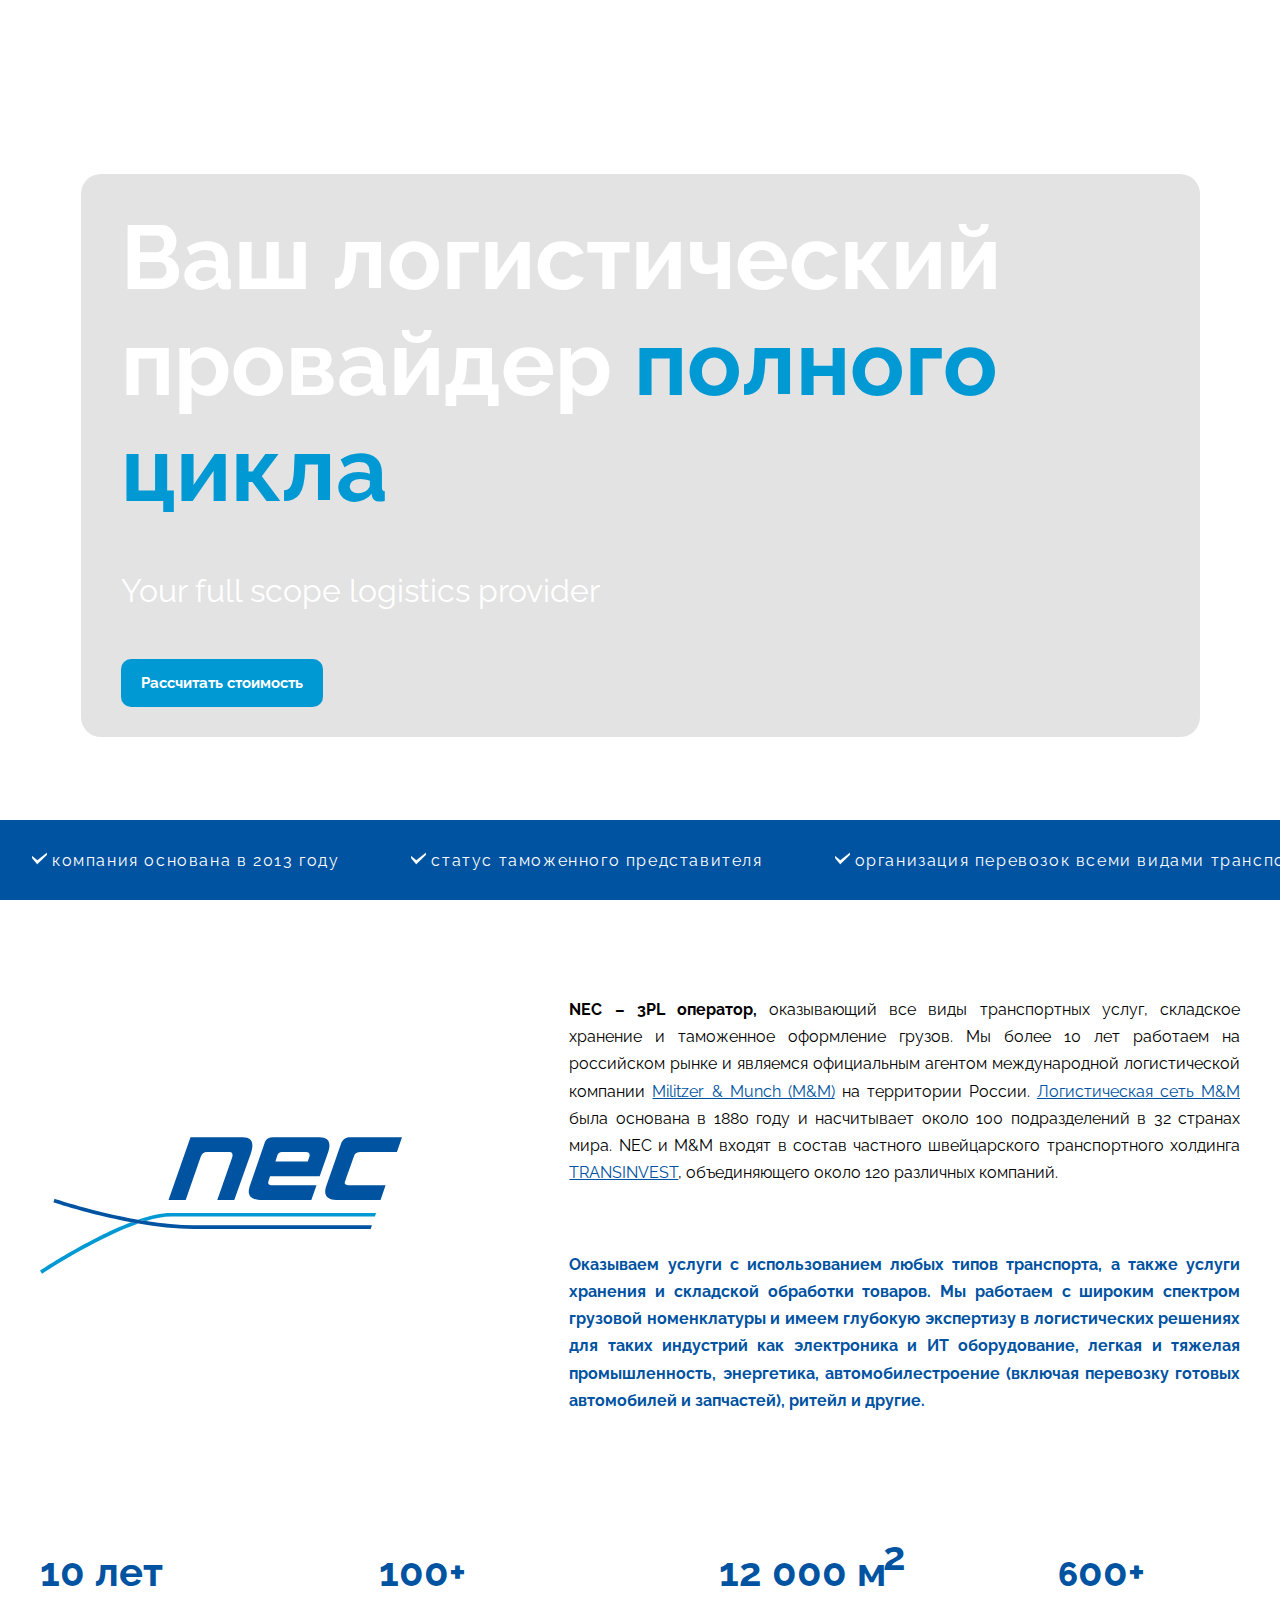
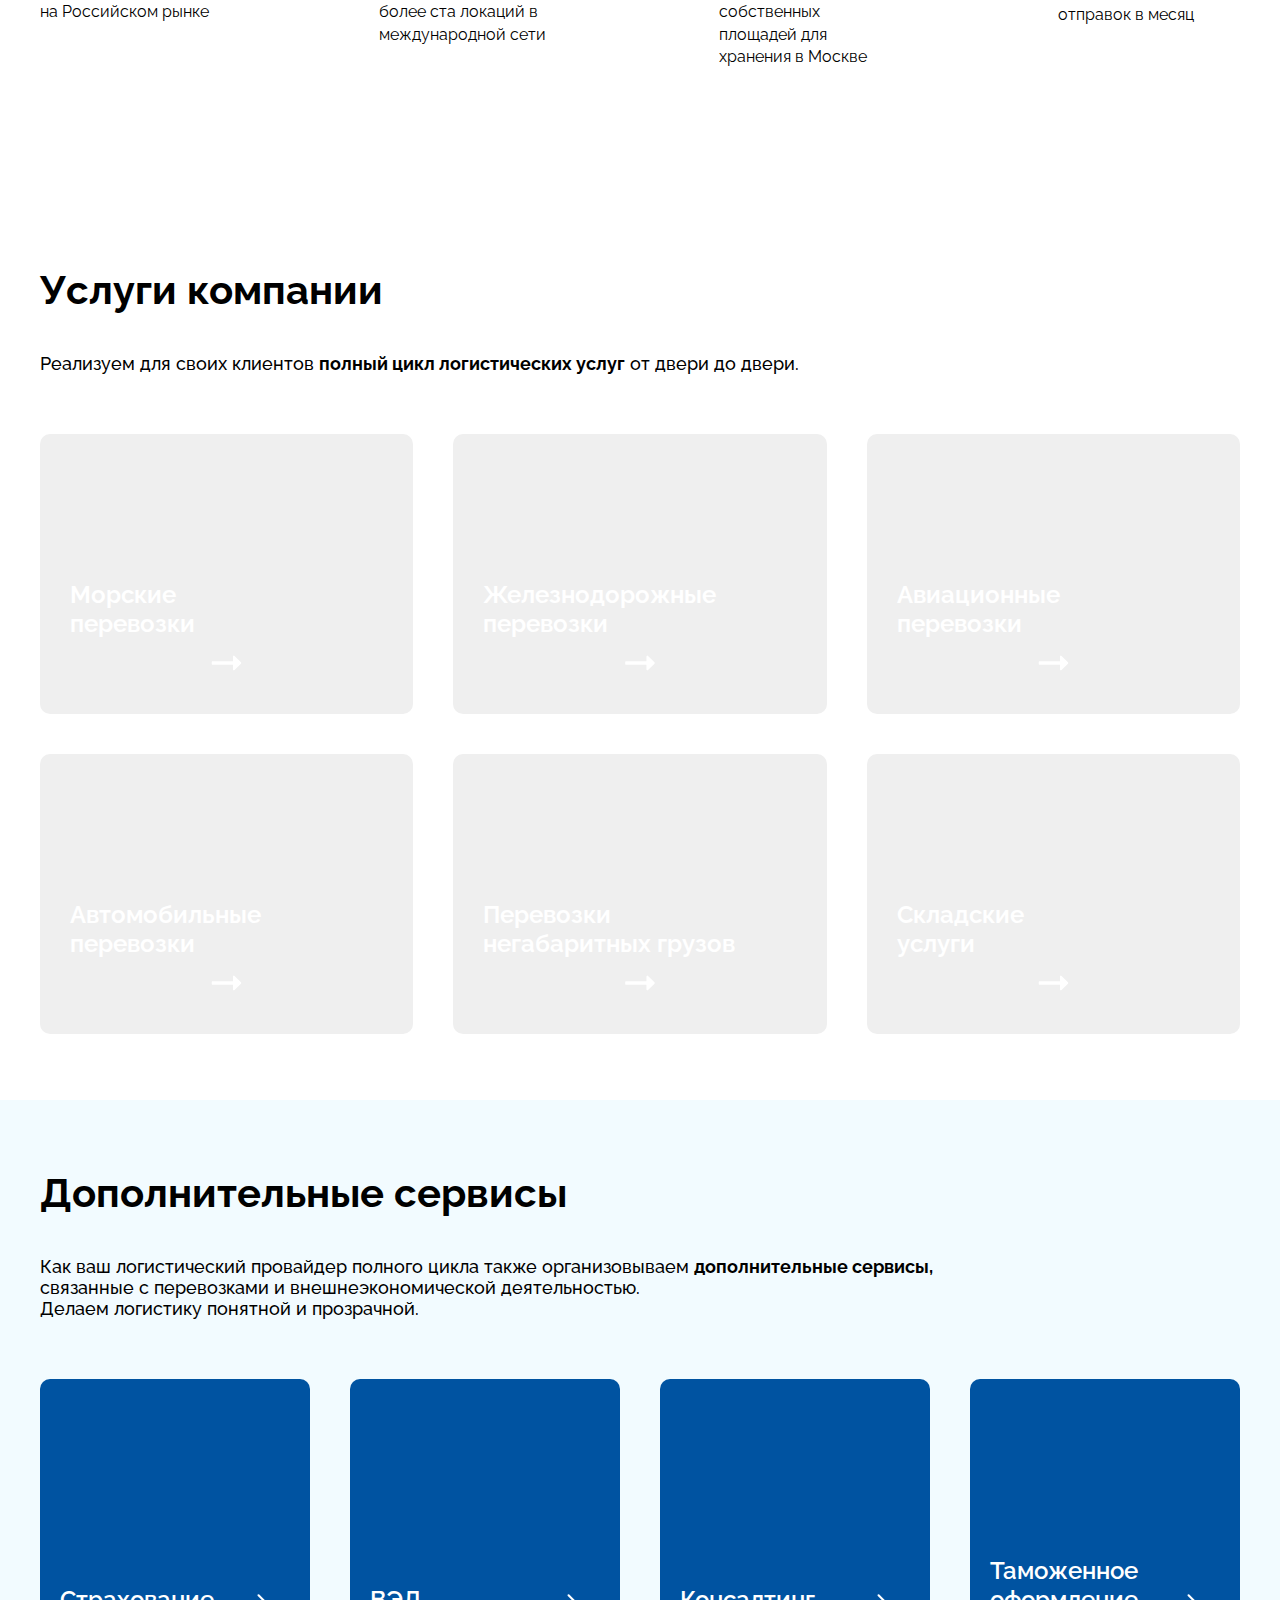
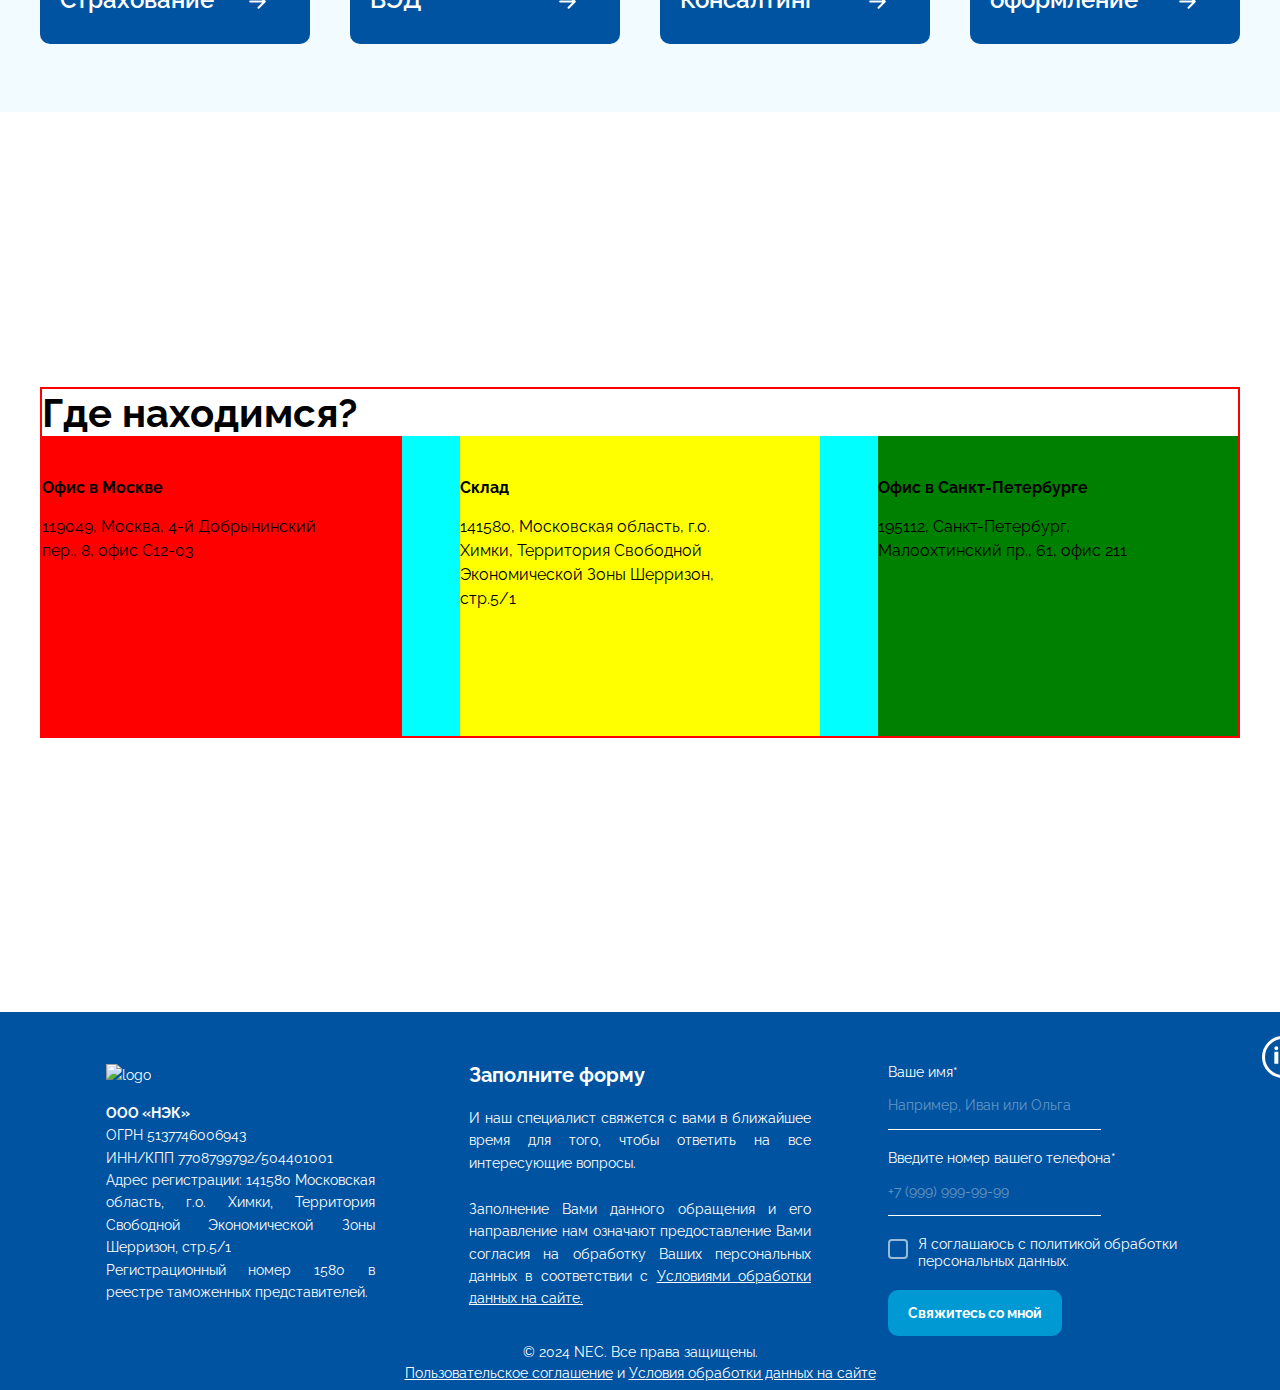
==== pages/index.html @ 8c240eef "add career" ====
<!DOCTYPE html>
<html lang="ru">
  <head>
    <meta charset="UTF-8" />
    <meta name="viewport" content="width=device-width, initial-scale=1.0" />
    <title>NEC</title>
    <link rel="shortcut icon" href="../img/nec-logo.svg" />
    <link rel="stylesheet" href="../styles.css" />
    <link rel="preconnect" href="https://fonts.googleapis.com" />
    <link rel="preconnect" href="https://fonts.gstatic.com" crossorigin />
    <link
      href="https://fonts.googleapis.com/css2?family=Raleway:ital,wght@0,100..900;1,100..900&display=swap"
      rel="stylesheet"
    />
  </head>
  <body>
    <div class="wrapper">
      <div class="wrapperBackgroundImage"></div>
      <header class="header">
        <div class="header__left"></div>
        <nav class="header__center center">
          <a class="center__about" href="index.html#about">О компании</a>
          <a class="center__services" href="index.html#services">Услуги</a>
          <div class="center__rate rate">
            Тарифы
            <div class="center__triangle-down">
              <svg class="triangle-down-svg" fill="white" viewBox="0 0 24 24">
                <style>
                  .st0 {
                    fill: none;
                  }
                </style>
                <path d="m6.5 8.5 6 7 6-7h-12z" />
                <path d="M0 0h24v24H0z" class="st0" />
                <path d="M0 0h24v24H0z" class="st0" />
              </svg>
              <nav class="rate__modal">
                <a href="#">Хранение и обработка складских грузов</a>
                <a href="#">Оказание услуг таможенного представителя</a>
                <a class="rate__transport-services">Транспортные услуги</a>
              </nav>
            </div>
          </div>
          <a class="center__career" href="career.html">Карьера</a>
          <a class="center__contact" href="index.html#contact">Контакты</a>
        </nav>
        <div class="header__right right">
          <button class="right__phone">+7 (495) 532-52-12</button>
        </div>
      </header>
      <main class="content">
        <div class="content__info info">
          <div class="info__overlay">
            <h1>Ваш логистический провайдер <span>полного цикла</span></h1>
            <h2>Your full scope logistics provider</h2>
            <button class="content__btn">Рассчитать стоимость</button>
          </div>
          <div class="content__marquee marquee">
            <div class="marquee__text">
              <p>
                <img
                  class="checkbox-svg"
                  src="../img/checkbox.svg"
                  alt="checkbox"
                />компания основана в 2013 году
              </p>
              <p>
                <img
                  class="checkbox-svg"
                  src="../img/checkbox.svg"
                  alt="checkbox"
                />статус таможенного представителя
              </p>
              <p>
                <img
                  class="checkbox-svg"
                  src="../img/checkbox.svg"
                  alt="checkbox"
                />организация перевозок всеми видами транспорта
              </p>
              <p>
                <img
                  class="checkbox-svg"
                  src="../img/checkbox.svg"
                  alt="checkbox"
                />складское хранение
              </p>
              <p>
                <img
                  class="checkbox-svg"
                  src="../img/checkbox.svg"
                  alt="checkbox"
                />компания основана в 2013 году
              </p>
              <p>
                <img
                  class="checkbox-svg"
                  src="../img/checkbox.svg"
                  alt="checkbox"
                />статус таможенного представителя
              </p>
              <p>
                <img
                  class="checkbox-svg"
                  src="../img/checkbox.svg"
                  alt="checkbox"
                />организация перевозок всеми видами транспорта
              </p>
              <p>
                <img
                  class="checkbox-svg"
                  src="../img/checkbox.svg"
                  alt="checkbox"
                />складское хранение
              </p>
              <p>
                <img
                  class="checkbox-svg"
                  src="../img/checkbox.svg"
                  alt="checkbox"
                />компания основана в 2013 году
              </p>
            </div>
          </div>
        </div>
        <div class="content__about about" id="about">
          <div class="about__upper upper">
            <div class="upper__left"></div>
            <div class="upper__right">
              <p>
                <span>NEC – 3PL оператор,</span> оказывающий все виды
                транспортных услуг, складское хранение и таможенное оформление
                грузов. Мы более 10 лет работаем на российском рынке и являемся
                официальным агентом международной логистической компании
                <a href="https://www.mumnet.com/" target="_blank"
                  >Militzer & Munch (M&M)</a
                >
                на территории России.
                <a
                  href="https://www.mumnet.com/ru/%D0%BC%D0%B5%D1%81%D1%82%D0%B0"
                  target="_blank"
                >
                  Логистическая сеть M&M</a
                >
                была основана в 1880 году и насчитывает около 100 подразделений
                в 32 странах мира. NEC и M&M входят в состав частного
                швейцарского транспортного холдинга
                <a href="https://www.transinvest.ch/home/" target="_blank"
                  >TRANSINVEST</a
                >, объединяющего около 120 различных компаний.
              </p>
              <p style="color: #0053a1; font-weight: 700">
                Оказываем услуги с использованием любых типов транспорта, а
                также услуги хранения и складской обработки товаров. Мы работаем
                с широким спектром грузовой номенклатуры и имеем глубокую
                экспертизу в логистических решениях для таких индустрий как
                электроника и ИТ оборудование, легкая и тяжелая промышленность,
                энергетика, автомобилестроение (включая перевозку готовых
                автомобилей и запчастей), ритейл и другие.
              </p>
            </div>
          </div>
          <div class="about__down down">
            <div class="down__market">
              <p class="title">10 лет</p>
              <p class="text">на Российском рынке</p>
            </div>
            <div class="down__location">
              <p class="title">100+</p>
              <p class="text">более ста локаций в международной сети</p>
            </div>
            <div class="down__area">
              <p class="title">12 000 м<sup>2</sup></p>
              <p class="text">собственных площадей для хранения в Москве</p>
            </div>
            <div class="down__sending">
              <p class="title"><span>6</span>00+</p>
              <p class="text">отправок в месяц</p>
            </div>
          </div>
        </div>
        <div class="content__services services" id="services">
          <div class="services__info info-services">
            <h2>Услуги компании</h2>
            <h3>
              Реализуем для своих клиентов
              <span>полный цикл логистических услуг</span> от двери до двери.
            </h3>
            <div class="services__set">
              <button class="services__sea-freight set-btn">
                <p>Морские перевозки</p>
                <img
                  class="arrow-right-svg"
                  src="../img/arrow-right.svg"
                  alt=""
                />
              </button>
              <button class="services__railway-freight set-btn">
                <p>Железнодорожные перевозки</p>
                <img
                  class="arrow-right-svg"
                  src="../img/arrow-right.svg"
                  alt="arrow-right"
                />
              </button>
              <button class="services__air-freight set-btn">
                <p>Авиационные перевозки</p>
                <img
                  class="arrow-right-svg"
                  src="../img/arrow-right.svg"
                  alt="arrow-right"
                />
              </button>
              <button class="services__road-freight set-btn">
                <p>Автомобильные перевозки</p>
                <img
                  class="arrow-right-svg"
                  src="../img/arrow-right.svg"
                  alt="arrow-right"
                />
              </button>
              <button
                class="services__oversized-cargoes-transportation set-btn"
              >
                <p>Перевозки <span>негабаритных грузов</span></p>
                <img
                  class="arrow-right-svg"
                  src="../img/arrow-right.svg"
                  alt="arrow-right"
                />
              </button>
              <button class="services__warehousing-services set-btn">
                <p>Складские услуги</p>
                <img
                  class="arrow-right-svg"
                  src="../img/arrow-right.svg"
                  alt="arrow-right"
                />
              </button>
            </div>
          </div>
        </div>
        <div
          class="content__additional-services additional-services"
          id="additional-services"
        >
          <div class="additional-services__info info-additional">
            <h2>Дополнительные сервисы</h2>
            <h3>
              Как ваш логистический провайдер полного цикла также организовываем
              <span class="info-additional__emphasis">
                дополнительные сервисы,
              </span>
              связанные с перевозками и внешнеэкономической деятельностью.
              <span class="info-additional__paragraph">
                Делаем логистику понятной и прозрачной.
              </span>
            </h3>
            <div class="info-additional__cards cards">
              <button class="cards__insurance cards-btn">
                <p>Страхование</p>
                <img
                  class="arrow-right-additional-svg"
                  src="../img/arrow-right-additional.svg"
                  alt="arrow-right-additional"
                />
              </button>
              <button class="cards__foreignEconomicActivity cards-btn">
                <p>ВЭД</p>
                <img
                  class="arrow-right-additional-svg"
                  src="../img/arrow-right-additional.svg"
                  alt="arrow-right-additional"
                />
              </button>
              <button class="cards__consulting cards-btn">
                <p>Консалтинг</p>
                <img
                  class="arrow-right-additional-svg"
                  src="../img/arrow-right-additional.svg"
                  alt="arrow-right-additional"
                />
              </button>
              <button class="cards__customsClearance cards-btn">
                <p>Таможенное оформление</p>
                <img
                  class="arrow-right-additional-svg"
                  src="../img/arrow-right-additional.svg"
                  alt="arrow-right-additional"
                />
              </button>
            </div>
          </div>
        </div>
        <div class="content__contact contact" id="contact">
          <div class="contact__info info-contact">
            <h2>Где находимся?</h2>
            <div class="info-contact__addresses addresses">
              <div class="addresses__msk address-card">
                <h3>
                  <span>Офис в Москве</span>
                  119049, Москва, 4-й Добрынинский пер., 8, офис С12-03
                </h3>
              </div>
              <div class="addresses__warehouse address-card">
                <h3>
                  <span>Склад</span>
                  141580, Московская область, г.о. Химки, Территория Свободной
                  Экономической Зоны Шерризон, стр.5/1
                </h3>
              </div>
              <div class="addresses__spb address-card">
                <h3>
                  <span>Офис в Санкт-Петербурге</span>
                  195112, Санкт-Петербург, Малоохтинский пр., 61, офис 211
                </h3>
              </div>
            </div>
          </div>
        </div>
      </main>
      <footer class="footer">
        <div class="footer__upper upper-footer">
          <div class="upper-footer__left">
            <p>
              <img
                class="logo-footer-svg"
                src="https://static.tildacdn.com/tild6330-6666-4530-a461-373734626135/logo-wh.svg"
                alt="logo"
              />
              <span class="upper-footer__title-left">ООО «НЭК»</span>
              <span>ОГРН 5137746006943</span>
              <span>ИНН/КПП 7708799792/504401001</span>
              <span>
                Адрес регистрации: 141580 Московская область, г.о. Химки,
                Территория Свободной Экономической Зоны Шерризон, стр.5/1
              </span>
              <span>
                Регистрационный номер 1580 в реестре таможенных представителей.
              </span>
            </p>
          </div>
          <div class="upper-footer__center">
            <p>
              <span class="upper-footer__title-center">Заполните форму</span>
              <span
                >И наш специалист свяжется с вами в ближайшее время для того,
                чтобы ответить на все интересующие вопросы.
              </span>
              <span class="upper-footer__paragraph"
                >Заполнение Вами данного обращения и его направление нам
                означают предоставление Вами согласия на обработку Ваших
                персональных данных в соответствии с
                <a href="#">Условиями обработки данных на сайте.</a>
              </span>
            </p>
          </div>
          <div class="upper-footer__right">
            <form class="upper-footer__input input-form">
              <div class="input-form__name">
                <label class="input-label" for="input-name">Ваше имя*</label>
                <input
                  class="input-name"
                  type="text"
                  id="input-name"
                  placeholder="Например, Иван или Ольга"
                />
              </div>
              <div class="input-form__phone">
                <label for="input-phone">Введите номер вашего телефона*</label>
                <input
                  class="input-phone"
                  type="tel"
                  id="input-phone"
                  placeholder="+7 (999) 999-99-99"
                />
              </div>
              <div class="input-form__checkbox">
                <input class="checkbox" type="checkbox" id="confirm" />
                <label class="checkbox-text" for="confirm">
                  Я соглашаюсь с политикой обработки персональных данных.
                </label>
              </div>
              <button class="input-form__btn" type="button">
                Свяжитесь со мной
              </button>
            </form>
            <div class="upper-footer__linkedin linkedin">
              <div class="linkedin-circle">
                <a
                  href="https://www.linkedin.com/company/nec-llc/"
                  target="_blank"
                >
                  <img
                    class="linkedin-svg"
                    src="../img/linkedin.svg"
                    alt="linkedin"
                    srcset=""
                  />
                </a>
              </div>
            </div>
          </div>
        </div>
        <div class="footer__bottom">
          <h4>© 2024 NEC. Все права защищены.</h4>
          <h4>
            <a href="#">Пользовательское соглашение</a> и
            <a href="#">Условия обработки данных на сайте</a>
          </h4>
        </div>
      </footer>
    </div>
    <script type="module" src="../index.js"></script>
    <!-- Для "нормального" ввода номера в input -->
    <script src="https://unpkg.com/imask"></script>
    <!--  -->
  </body>
</html>
---- styles.css ----
* {
  margin: 0;
  border: 0;
  padding: 0;
  box-sizing: border-box;
  font-family: "Raleway", "Arial", sans-serif;
  scroll-behavior: smooth;
}

button {
  cursor: pointer;
}

input,
textarea {
  outline: none;
}

.wrapper {
  position: relative;
  width: 100%;
  height: 100%;
  display: flex;
  flex-direction: column;
  align-items: center;
}

.wrapperBackgroundImage {
  position: absolute;
  top: 0;
  left: 0;
  width: 100%;
  height: 100vh;
  background: url(https://optim.tildacdn.com/tild6464-6234-4565-a164-373837366163/-/format/webp/bg.png)
    center center/100% no-repeat;
  filter: brightness(70%);
  z-index: -1;
}

/*  */
/* HEADER */
/*  */

.header {
  width: 100%;
  /*  */
  width: 1119px;
  width: 80em;
  /* width: 1200px; */
  /*  */
  height: 10vh;
  padding-top: 30px;
  display: flex;
  flex-direction: row;
  justify-content: center;
  align-items: center;
  font-size: 14px;
  /* background-color: rgba(0, 0, 0, 0.9); */
  /* background-color: transparent; */
}

.header__left {
  width: 25%;
  height: 100%;
  background: url(./img/logo-header.svg) center left/250px 70px no-repeat;
  cursor: pointer;
}

.header__center {
  width: 50%;
  /*  */
  width: 62%;
  /*  */
  height: 100%;
  display: flex;
  flex-direction: row;
  justify-content: space-evenly;
  /*  */
  justify-content: space-around;
  /*  */
  align-items: center;
}

/* .center__about {
} */

/* .center__services {
} */

.center__rate {
  position: relative;
  display: flex;
  flex-direction: row;
  align-items: center;
  cursor: pointer;
}

.rate__modal {
  position: absolute;
  top: 50%;
  left: 50%;
  width: max-content;
  display: flex;
  flex-direction: column;
  padding: 18px 20px;
  border-radius: 10px;
  background-color: white;
  box-shadow: 0px 0px 10px 2px rgba(128, 128, 128, 0.5);
  transform: translate(-50%, 15%);
  z-index: 1;
  opacity: 0;
  visibility: hidden;
  transition: opacity 1s, visibility 1s;
  /* display: none; */
}

.rate__modal::before {
  content: "";
  position: absolute;
  top: 4px;
  left: 50%;
  width: 0;
  height: 0;
  border-style: solid;
  border-width: 0px 10px 12px 10px;
  border-color: transparent transparent rgba(255, 255, 255) transparent;
  z-index: 1;
  transform: translate(-50%, -100%);
  opacity: 0;
  visibility: hidden;
  transition: opacity 1s, visibility 1s;
  /* display: none; */
}

.rate__modal a {
  width: 210px;
  font-size: 14px;
  font-weight: 600;
  color: black;
  text-decoration: none;
}

.rate__modal a:not(:last-child) {
  margin-bottom: 1.5em;
}

.rate__modal a:hover {
  color: #0098d4;
}

.center__rate:hover .rate__modal,
.center__rate:hover .rate__modal::before {
  opacity: 1;
  visibility: visible;
  transition: opacity 0.2s, visibility 0.2s;
  /* display: flex; */
}

.center__triangle-down {
  width: 14px;
  height: 18px;
  display: flex;
  flex-direction: row;
  justify-content: center;
  align-items: flex-end;
}

.triangle-down-svg {
  transition-property: fill, transform;
  transition-duration: 0.5s, 0.3s;
}

/* .center__career {
} */

/* .center__contact {
} */

.center__about,
.center__services,
.center__rate,
.center__career,
.center__contact,
.right__phone {
  position: relative;
  transition: color 0.5s;
  color: #ffff;
  text-decoration: none;
}

.center__about::after,
.center__services::after,
.center__career::after,
.center__contact::after {
  content: "";
  position: absolute;
  left: 0;
  bottom: -6px;
  width: 100%;
  height: 3px;
  background-color: #0098d4;
  transform: scale(0);
  transition: transform 0.5s;
}

.center__about:hover::after,
.center__services:hover::after,
.center__career:hover::after,
.center__contact:hover::after {
  transform: scale(1);
}

.center__about:hover,
.center__services:hover,
.center__rate:hover,
.center__career:hover,
.center__contact:hover,
.right__phone:hover {
  color: #0098d4;
}

.center__rate:hover .triangle-down-svg {
  fill: #0098d4;
  transition-property: fill, transform;
  transition-duration: 0.5s, 0.3s;
  transform: rotate(180deg);
}

.header__right {
  /* width: 25%; */
  /*  */
  display: flex;
  flex-direction: row;
  justify-content: flex-end;
  align-items: center;
  /*  */
}

.right__phone {
  font-size: 16px;
  background-color: transparent;
}

/*  */
/* MAIN */
/*  */

/* .content {
  position: relative;
  width: 100%;
  height: 90vh;
  display: flex;
  flex-direction: column;
  justify-content: space-between;
  align-items: center;
} */

.content {
  width: 100%;
}

.content__info {
  position: relative;
  width: 100%;
  height: 90vh;
  display: flex;
  flex-direction: column;
  justify-content: space-between;
  align-items: center;
  color: #ffff;
}

/* .content__info::before {
  content: "";
  position: absolute;
  width: 100%;
  height: 100%;
  background: url(./img/content-main.jpeg) bottom center/100% no-repeat;
  filter: blur(6px) grayscale(80%);
  z-index: -1;
} */

.info__overlay {
  margin: auto 0;
  background-color: rgba(161, 161, 161, 0.5);
  /*  */
  background-color: rgba(161, 161, 161, 0.3);

  /*  */
  padding: 30px 40px;
  border-radius: 20px;
}

h1 {
  width: 1039px;
  font-size: 90px;
  font-weight: 700;
}

h2 {
  margin-top: 50px;
  padding-right: 553px;
  font-size: 32px;
  font-weight: 400;
}

h1 span {
  color: #0099d4;
}

.content__btn {
  margin-top: 50px;
  margin-right: 827px;
  padding: 15px 20px;
  border-radius: 10px;
  font-size: 15px;
  font-weight: 700;
  color: #ffff;
  background-color: #0099d4;
  transition: color 0.5s, background-color 0.5s;
}

.content__btn:hover {
  color: #0099d4;
  background-color: white;
  transition: color 0.5s, background-color 0.5s;
}

.content__marquee {
  width: 100%;
  height: 80px;
  display: flex;
  flex-direction: row;
  justify-content: flex-start;
  align-items: center;
  background-color: #0053a1;
  overflow: hidden;
}

.marquee__text {
  display: flex;
  margin-left: 2em;
  flex: 0 0 auto;
  letter-spacing: 0.1em;
  animation: marquee 14s linear forwards infinite;
}

.marquee__text p:not(:last-child) {
  margin-right: 4.5em;
}

.checkbox-svg {
  width: 15px;
  height: 15px;
  margin-right: 5px;
}

/*  */
/* CONTENT__ABOUT */
/*  */

.content__about {
  width: 100%;
  /*  */
  width: 1119px;
  width: 1200px;
  /*  */
  height: 100vh;
  display: flex;
  flex-direction: column;
  /*  */
  margin: 0 auto;
  /*  */
  line-height: 1.7em;
  padding-top: 6em;
}

.about__upper {
  width: 100%;
  height: 42%;
  /*  */
  height: 52%;
  /*  */
  display: flex;
}

.upper__left {
  width: 50%;
  background: url(./img/logo-about.svg) center center/362px 137px no-repeat;
  /*  */
  background: url(./img/logo-about.svg) center left/362px 137px no-repeat;
  /*  */
}
.upper__right {
  width: 50%;
  width: 760px;
  display: flex;
  flex-direction: column;
  justify-content: space-between;
}

.upper__right p {
  text-align: justify;
  font-size: 16px;
  color: black;
}

.upper__right span {
  font-weight: 700;
  color: inherit;
}

.upper__right a {
  color: #0053a1;
  /* text-decoration: none; */
}

.upper__right a:hover {
  color: #00b7ff;
}

.about__down {
  width: 100%;
  height: 58%;
  /*  */
  height: 48%;
  /*  */
  display: flex;
  flex-direction: row;
  justify-content: space-between;
  padding-top: 4em;
  /*  */
  padding-top: 9em;
  /*  */
}

.down__market,
.down__location,
.down__area,
.down__sending {
  position: relative;
  height: 100px;
}

.title,
.title > sup,
.title > span {
  font-size: 40px;
  font-weight: 700;
  color: #0053a1;
}

.title > sup {
  position: absolute;
  top: 0;
  right: 50%;
  right: 0;
  transform: translate(25%, -60%);
}

.title > span {
  font-size: 33px;
  font-weight: 800;
}

.text {
  width: 182px;
  padding-top: 1em;
  font-size: 16px;
  font-weight: 400;
  line-height: 1.4em;
  color: black;
}

/*  */
/* CONTENT__SERVICES */
/*  */

.content__services {
  width: 100%;
  height: 100vh;
  display: flex;
  justify-content: center;
  align-items: center;
}

.info-services {
  width: 1200px;
  display: flex;
  flex-direction: column;
}

.info-services > h2 {
  margin-top: 0;
  font-size: 40px;
  font-weight: 700;
}

.info-services > h3 {
  padding-top: 40px;
  font-size: 18px;
  font-weight: 500;
  animation: from-left 0.7s forwards;
}

.info-services > h3 > span {
  font-weight: 700;
}

.services__set {
  width: 100%;
  display: flex;
  flex-direction: row;
  flex-wrap: wrap;
  align-items: center;
  padding-top: 60px;
}

.set-btn {
  position: relative;
  width: 360px;
  /* width: 33.33%; */
  height: 280px;
  display: flex;
  flex-direction: column;
  justify-content: center;
  flex: 1 0 auto;
  padding: 0 30px;
  border-radius: 10px;
  font-size: 24px;
  font-weight: 650;
  color: #ffff;
  transition: transform 0.2s;
  z-index: 0;
}

.set-btn::before {
  border-radius: 10px;
}

.set-btn:hover {
  transform: scale(1.05);
}

.set-btn > p {
  width: 240px;
  padding-top: 110px;
  text-align: left;
}

.services__sea-freight > p {
  width: 200px;
}

.services__warehousing-services > p {
  width: 130px;
}

.services__oversized-cargoes-transportation > p > span {
  display: block;
  width: 255px;
}

.services__sea-freight::before {
  content: "";
  position: absolute;
  top: 0;
  left: 0;
  width: 100%;
  height: 100%;
  background: url(https://optim.tildacdn.com/tild3962-3135-4561-a635-656566323666/-/cover/432x336/center/center/-/format/webp/image.png)
    center center/100% no-repeat;
  filter: brightness(40%) contrast(80%);
  z-index: -1;
}

.services__railway-freight::before {
  content: "";
  position: absolute;
  top: 0;
  left: 0;
  width: 100%;
  height: 100%;
  background: url(https://optim.tildacdn.com/tild6530-3938-4464-b666-646639633562/-/cover/432x336/center/center/-/format/webp/noroot.jpg)
    center center/100% no-repeat;
  filter: brightness(40%) contrast(80%);
  z-index: -1;
}

.services__air-freight::before {
  content: "";
  position: absolute;
  top: 0;
  left: 0;
  width: 100%;
  height: 100%;
  background: url(https://optim.tildacdn.com/tild3861-3564-4766-a566-633937653135/-/cover/432x336/center/center/-/format/webp/noroot.jpg)
    center center/100% no-repeat;
  filter: brightness(40%) contrast(80%);
  z-index: -1;
}

.services__road-freight::before {
  content: "";
  position: absolute;
  top: 0;
  left: 0;
  width: 100%;
  height: 100%;
  background: url(https://optim.tildacdn.com/tild3264-3964-4535-a139-363664616536/-/cover/432x336/center/center/-/format/webp/image.png)
    center center/100% no-repeat;
  filter: brightness(40%) contrast(80%);
  z-index: -1;
}

.services__oversized-cargoes-transportation::before {
  content: "";
  position: absolute;
  top: 0;
  left: 0;
  width: 100%;
  height: 100%;
  background: url(https://optim.tildacdn.com/tild6236-6363-4535-b036-633136323230/-/cover/432x336/center/center/-/format/webp/noroot.jpg)
    center top/110% no-repeat;
  filter: brightness(40%) contrast(80%);
  z-index: -1;
}

.services__warehousing-services::before {
  content: "";
  position: absolute;
  top: 0;
  left: 0;
  width: 100%;
  height: 100%;
  background: url(https://optim.tildacdn.com/tild3735-3735-4165-b033-356133346433/-/cover/432x336/center/center/-/format/webp/image.png)
    center center/100% no-repeat;
  filter: brightness(40%) contrast(80%);
  z-index: -1;
}

.services__sea-freight,
.services__railway-freight,
.services__air-freight {
  margin-bottom: 40px;
}

.services__railway-freight,
.services__oversized-cargoes-transportation {
  margin-left: 40px;
  margin-right: 40px;
}

.arrow-right-svg {
  width: auto;
  height: 40px;
  padding-top: 10px;
}

/*  */
/* CONTENT__ADDITIONAL-SERVICES */
/*  */

.content__additional-services {
  width: 100%;
  /* height: 76vh; */
  height: 68vh;
  display: flex;
  justify-content: center;
  align-items: center;
  background-color: rgb(242, 251, 255);
}

.additional-services__info {
  width: 1200px;
  display: flex;
  flex-direction: column;
}

.additional-services__info > h2 {
  margin-top: 0;
  font-size: 40px;
  font-weight: 700;
}

.additional-services__info > h3 {
  width: 900px;
  padding-top: 40px;
  font-size: 18px;
  font-weight: 500;
  animation: from-left 0.7s forwards;
}

.info-additional__emphasis {
  font-weight: 700;
}

.info-additional__paragraph {
  display: block;
}

.info-additional__cards {
  width: 100%;
  display: flex;
  flex-direction: row;
  align-items: center;
  padding-top: 60px;
}

.cards-btn {
  width: 265px;
  height: 265px;
  position: relative;
  display: flex;
  flex-direction: row;
  justify-content: flex-start;
  align-items: flex-end;
  flex: 1 0 auto;
  padding: 0 30px 30px 20px;
  border-radius: 10px;
  font-size: 24px;
  font-weight: 600;
  transition: transform 0.2s;
  color: #ffff;
  background-color: #0053a1;
  z-index: 0;
}

.cards-btn:hover {
  transform: scale(1.05);
}

.cards-btn > p {
  width: 185px;
  text-align: left;
}

.cards__foreignEconomicActivity {
  margin-left: 40px;
  margin-right: 40px;
}

.cards__consulting {
  margin-right: 40px;
}

.cards__insurance::after {
  content: "";
  position: absolute;
  top: 0;
  right: 0;
  width: 100%;
  height: 100%;
  background: url(https://static.tildacdn.com/tild6163-6237-4738-a463-653332323665/shield.svg)
    85% 15%/90px 90px no-repeat;
  z-index: 1;
}

.cards__foreignEconomicActivity::after {
  content: "";
  position: absolute;
  top: 0;
  right: 0;
  width: 100%;
  height: 100%;
  background: url(https://static.tildacdn.com/tild6430-3161-4235-a262-613166636638/computer.svg)
    85% 15%/90px 90px no-repeat;
  z-index: 1;
}

.cards__consulting::after {
  content: "";
  position: absolute;
  top: 0;
  right: 0;
  width: 100%;
  height: 100%;
  background: url(https://static.tildacdn.com/tild6165-3034-4537-b161-393065366666/talk.svg)
    85% 20%/90px 90px no-repeat;
  z-index: 1;
}

.cards__customsClearance::after {
  content: "";
  position: absolute;
  top: 0;
  right: 0;
  width: 100%;
  height: 100%;
  background: url(https://optim.tildacdn.com/tild3366-6432-4466-b637-383731346166/-/resize/134x/-/format/webp/custom-clearance.png)
    85% 15%/90px 90px no-repeat;
  z-index: 1;
}

.arrow-right-additional-svg {
  width: 25px;
  height: auto;
}

/*  */
/* CONTENT__CONTACT */
/*  */

.content__contact {
  width: 100%;
  height: 100vh;
  display: flex;
  justify-content: center;
  align-items: center;
}

.contact__info {
  width: 1200px;
  /* height: 100%; */
  display: flex;
  flex-direction: column;

  border: 2px solid red;
}

.contact__info > h2 {
  margin-top: 0;
  font-size: 40px;
  font-weight: 700;
}

.info-contact__addresses {
  width: 100%;
  height: 300px;
  display: flex;
  flex-direction: row;
  justify-content: space-between;
  align-items: flex-start;

  background-color: aqua;
}

.address-card {
  width: 360px;
  height: 100%;
  display: flex;
  flex-direction: column;
  flex-wrap: nowrap;
  justify-content: space-between;
  align-items: flex-start;
  /* text-align: justify; */
}

.address-card > h3 > span {
  display: block;
  margin-bottom: 15px;
  font-weight: 700;
}

.address-card > h3 {
  width: 300px;
  padding-top: 40px;
  font-size: 16px;
  font-weight: 400;
  line-height: 1.5em;
}

.test-map {
  height: 500px;
}

.addresses__msk {
  display: flex;
  flex-direction: column;

  background-color: red;
}

.addresses__warehouse {
  display: flex;
  flex-direction: column;

  background-color: yellow;
}

.addresses__spb {
  display: flex;
  flex-direction: column;

  background-color: green;
}

/*  */
/* FOOTER */
/*  */

.footer {
  width: 100%;
  height: 42vh;
  display: flex;
  flex-direction: column;
  justify-content: center;
  align-items: center;
  color: #ffff;
  background-color: #0053a1;
}

.footer__upper {
  /* width: 100%; */
  width: 1200px;
  height: 90%;
  display: flex;
  flex-direction: row;
  justify-content: space-between;
  align-items: center;
  margin-top: 3.5em;

  /* background-color: black; */
}

.footer__upper p {
  width: 269px;
  font-size: 14px;
  font-weight: 400;
  line-height: 1.5em;

  text-align: justify;
}

.footer__upper p > span {
  display: block;
}

.upper-footer__left {
  width: 33.33%;
  height: 100%;
  display: flex;
  flex-direction: column;
  justify-content: flex-end;
  align-items: center;
  flex: 1 0 auto;

  /* background-color: red; */
}

.upper-footer__left > p,
.upper-footer__center > p {
  height: 100%;
  line-height: 1.6em;
}

.upper-footer__title-left {
  font-size: 14px;
  font-weight: 700;
}

.logo-footer-svg {
  width: 140px;
  height: 53px;
  margin-bottom: 15px;
}

.upper-footer__center {
  width: 33.33%;
  height: 100%;
  display: flex;
  flex-direction: column;
  justify-content: flex-end;
  align-items: center;
  flex: 1 0 auto;

  /* background-color: orange; */
}

.upper-footer__title-center {
  font-size: 20px;
  font-weight: 700;
  margin-bottom: 1em;
}

.upper-footer__paragraph {
  margin-top: 1.7em;
}

.upper-footer__center > p {
  width: 342px;
}

.upper-footer__center > p > span > a {
  color: #ffff;
}

.upper-footer__center > p > span > a:hover {
  color: black;
}

.upper-footer__right {
  position: relative;
  width: 33.33%;
  height: 100%;
  display: flex;
  flex-direction: column;
  justify-content: flex-end;
  align-items: center;
  flex: 1 0 auto;

  /* background-color: green; */
}

.upper-footer__input {
  height: 100%;
  display: flex;
  flex-direction: column;
  justify-content: flex-end;
  align-items: flex-start;
  font-size: 14px;
}

.input-label {
  padding-bottom: 5px;
}

.input-form__name {
  width: 100%;
}

.input-name,
.input-phone {
  width: 70%;
  height: 50px;
  display: flex;
  flex-direction: column;
  font-size: 14px;
  border-bottom: 1px solid #ffff;
  background-color: transparent;
  color: #ffff;
}

.input-name::placeholder,
.input-phone::placeholder {
  color: rgba(255, 255, 255, 0.4);
}

.input-form__phone {
  width: 100%;
  margin-top: 20px;
}

/* CUSTOM CHECKBOX */
.input-form__checkbox {
  margin-top: 20px;
  width: fit-content;
  display: flex;
  justify-content: center;
  align-items: center;
  align-items: flex-start;
  user-select: none;
}

.checkbox {
  appearance: none;
  position: relative;
  width: 20px;
  height: 20px;
  margin-top: 3px;
  border: 2px solid rgba(255, 255, 255, 0.6);
  border-radius: 4px;
  background: transparent;
  cursor: pointer;
}

.checkbox::after {
  content: "\2714";
  position: absolute;
  width: 0px;
  height: 0px;
  top: -2.5px;
  left: 2.5px;
  font-size: 15px;
  color: #ffff;
  display: none;
}

.checkbox:checked {
  border-color: white;
}

.checkbox:checked::after {
  display: block;
}

.checkbox-text {
  width: 285px;
  padding-left: 10px;
  font-size: 14px;
  line-height: 1.2em;
  cursor: pointer;
}
/*  */

.input-form__btn {
  margin-top: 20px;
  padding: 15px 20px;
  border-radius: 10px;
  font-size: 14px;
  font-weight: 700;
  color: #ffff;
  background-color: #0099d4;
  transition: color 0.5s, background-color 0.5s;
}

.input-form__btn:hover {
  color: #0099d4;
  background-color: white;
  transition: color 0.5s, background-color 0.5s;
}

/* LINKEDIN */
.upper-footer__linkedin {
  position: absolute;
  top: -30px;
  top: -1.8em;
  right: -4em;

  /* background-color: blueviolet; */
}

.linkedin-circle {
  border: 3px solid white;
  padding: 0 2px;
  border-radius: 100%;
  background-color: transparent;
}

.linkedin-svg {
  width: 32px;
  height: 32px;
}
/*  */

.footer__bottom {
  width: 100%;
  height: 10%;
  display: flex;
  flex-direction: column;
  justify-content: flex-end;
  align-items: center;
  margin-top: 10px;
  margin-bottom: 10px;
}

.footer__bottom > h4 {
  font-size: 14px;
  font-weight: 400;
  line-height: 1.5em;
}

.footer__bottom > h4 > a {
  color: #ffff;
}

.footer__bottom > h4 > a:hover {
  color: black;
}

/*  */
/* OVERLAY & MODAL */
/*  */

.overlay {
  position: fixed;
  width: 100%;
  height: 100%;
  top: 0;
  left: 0;
  background-color: rgba(0, 110, 255, 0.25);
  cursor: pointer;
  z-index: 1;
}

.modal__close {
  position: absolute;
  top: 0;
  right: 0;
  margin: 11px 12px 0 0;
  background-color: transparent;
  z-index: 2;
}

.cross-svg {
  width: 40px;
  height: 40px;
}

.modal {
  position: absolute;
  top: 50%;
  left: 50%;
  width: 926px;
  height: 400px;
  transform: translate(-50%, -50%);
  display: flex;
  flex-direction: row;
  border-radius: 10px 13px 13px 10px;
  background-color: #ffff;
  cursor: default;
  z-index: 3;
}

.modal-air {
  height: 496px;
}

.modal-oversized {
  height: 450px;
}

.modal-insurance,
.modal-foreign,
.modal-consulting,
.modal-customs {
  height: 469px;
}

.modal__left {
  width: 525px;
  height: 100%;
  display: flex;
  flex-direction: column;
  flex-wrap: nowrap;
  justify-content: space-between;
  align-items: flex-start;
  padding-top: 44px;
  padding-left: 28px;
}

.modal__left-air {
  width: 446px;
}

.modal__left-oversized,
.modal__left-warehousing {
  width: 484px;
}

.modal__left-insurance,
.modal__left-foreign,
.modal__left-consulting,
.modal__left-customs {
  width: 582px;
}

.modal__title {
  width: 448px;
  height: 96px;
  font-size: 40px;
  font-weight: 700;
  user-select: none;
  animation: from-left 0.7s forwards;
}

.modal__sea-title,
.modal__warehousing-services-title,
.modal__customs-title {
  height: 48px;
}

.modal__customs-title {
  width: 523px;
}

.modal__ul {
  margin-bottom: 14px;
  animation: from-left 0.7s forwards;
}

.ul-sea {
  margin-bottom: 40px;
}

.ul-oversized {
  margin-bottom: 5px;
}

.ul-warehousing {
  margin-bottom: 65px;
}

.ul-foreign {
  margin-bottom: 68px;
}

.ul-consulting {
  margin-bottom: 135px;
}

.ul-customs {
  margin-bottom: 0px;
}

.modal__ul > li {
  margin-top: 5px;
  margin-left: 20px;
  font-size: 16px;
  line-height: 1.5em;
}

.ul-sea > li {
  width: 428px;
}

.ul-railway > li {
  width: 441px;
}

.ul-air > li {
  width: 405px;
}

.ul-road > li {
  width: 453px;
}

.ul-oversized > li {
  width: 401px;
}

.ul-warehousing > li {
  width: 388px;
}

.ul-insurance > li,
.ul-foreign > li,
.ul-consulting > li,
.ul-customs > li {
  width: 488px;
}

.modal__button {
  padding: 15px 20px;
  border-radius: 10px;
  font-size: 15px;
  font-weight: 700;
  color: #ffff;
  background-color: #0099d4;
  transition: background-color 0.5s;
  animation: from-bottom 0.7s forwards;
}

.services-button {
  margin-bottom: 30px;
}

.additional-services-button {
  margin-bottom: 10px;
}

.modal__button:hover {
  background-color: #0053a1;
  transition: background-color 0.5s;
}

.modal__right-sea {
  width: 401px;
  height: 100%;
  border-radius: 0 10px 10px 0;
  background: url(https://optim.tildacdn.com/tild3462-6566-4564-a666-303331653736/-/cover/480x480/center/center/-/format/webp/photo.png)
    center/100% 100% no-repeat;
  animation: from-right 0.7s forwards;
}

.modal__right-railway {
  width: 401px;
  height: 100%;
  border-radius: 0 10px 10px 0;
  background: url(https://optim.tildacdn.com/tild6334-3030-4933-a639-643264623661/-/cover/480x480/left/center/-/format/webp/train.jpeg)
    center/100% 100% no-repeat;
  animation: from-right 0.7s forwards;
}

.modal__right-air {
  width: 480px;
  height: 100%;
  border-radius: 0 10px 10px 0;
  background: url(https://optim.tildacdn.com/tild6137-6530-4737-a366-323438393336/-/cover/480x496/center/center/-/format/webp/air.jpeg)
    center/100% 100% no-repeat;
  animation: from-right 0.7s forwards;
}

.modal__right-road {
  width: 401px;
  height: 100%;
  border-radius: 0 10px 10px 0;
  background: url(https://optim.tildacdn.com/tild6132-6264-4530-a637-623166306162/-/cover/480x480/center/center/-/format/webp/image_6.png)
    center/100% 100% no-repeat;
  animation: from-right 0.7s forwards;
}

.modal__right-oversized {
  width: 442px;
  height: 100%;
  border-radius: 0 10px 10px 0;
  background: url(https://optim.tildacdn.com/tild6531-3362-4065-b037-313130373433/-/cover/442x450/center/center/-/format/webp/noroot.jpg)
    left/150% 100% no-repeat;
  animation: from-right 0.7s forwards;
}

.modal__right-warehousing {
  width: 442px;
  height: 100%;
  border-radius: 0 10px 10px 0;
  background: url(https://optim.tildacdn.com/tild3230-6463-4432-b365-323663383036/-/cover/442x450/center/center/-/format/webp/image_6_2.png)
    center/100% 100% no-repeat;
  animation: from-right 0.7s forwards;
}

.modal__right-insurance,
.modal__right-foreign,
.modal__right-consulting,
.modal__right-customs {
  position: relative;
  width: 344px;
  height: 100.3%;
  border-radius: 0 10px 10px 0;
  background-color: #0053a1;
  animation: from-right 0.7s forwards;
  z-index: 0;
}

.modal__right-insurance::after {
  content: "";
  position: absolute;
  top: 50%;
  left: 50%;
  width: 135px;
  height: 145px;
  background: url(https://static.tildacdn.com/tild6163-6237-4738-a463-653332323665/shield.svg)
    center/100% 100% no-repeat;
  transform: translate(-50%, -50%);
  z-index: 1;
}

.modal__right-foreign::after {
  content: "";
  position: absolute;
  top: 50%;
  left: 50%;
  width: 135px;
  height: 145px;
  background: url(https://static.tildacdn.com/tild6430-3161-4235-a262-613166636638/computer.svg)
    center/100% 100% no-repeat;
  transform: translate(-50%, -50%);
  z-index: 1;
}

.modal__right-consulting::after {
  content: "";
  position: absolute;
  top: 50%;
  left: 50%;
  width: 135px;
  height: 145px;
  background: url(https://static.tildacdn.com/tild6165-3034-4537-b161-393065366666/talk.svg)
    center/100% 100% no-repeat;
  transform: translate(-50%, -50%);
  z-index: 1;
}

.modal__right-customs::after {
  content: "";
  position: absolute;
  top: 50%;
  left: 50%;
  width: 135px;
  height: 145px;
  background: url(https://optim.tildacdn.com/tild3366-6432-4466-b637-383731346166/-/resize/134x/-/format/webp/custom-clearance.png)
    center/100% 100% no-repeat;
  transform: translate(-50%, -50%);
  z-index: 1;
}

/*  */
/* OVERLAY-FEEDBACK & MODAL-FEEDBACK */
/*  */

.overlay-feedback {
  position: fixed;
  width: 100%;
  height: 100%;
  top: 0;
  left: 0;
  background-color: rgba(0, 0, 0, 0.6);
  cursor: pointer;
  z-index: 1;
  overflow-y: scroll;
}

.modal-feedback__close {
  position: absolute;
  top: 0;
  right: 0;
  margin: 11px 12px 0 0;
  background-color: transparent;
  z-index: 2;
}

.cross-svg {
  width: 40px;
  height: 40px;
}

.modal-feedback {
  position: absolute;
  top: 50%;
  left: 50%;
  width: 560px;
  min-height: 806px;
  transform: translate(-50%, -50%);
  display: flex;
  flex-direction: row;
  padding: 40px 45px;
  border-radius: 10px 13px 13px 10px;
  background-color: #ffff;
  cursor: default;
  animation: fadeout reverse 0.5s forwards;
  z-index: 3;
}

.modal-feedback__left {
  width: 525px;
  height: 100%;
  display: flex;
  flex-direction: column;
}

.modal-feedback__title {
  width: 448px;
  margin-bottom: 11px;
  font-size: 36px;
  font-weight: 600;
  user-select: none;
}

.modal-feedback__paragraph {
  font-size: 16px;
  line-height: 1.5em;
}

.modal-feedback__paragraph-confirm {
  width: 100%;
  margin-top: 20px;
  font-size: 15px;
  line-height: 1.5em;
  text-align: justify;
}

.modal-feedback__paragraph-confirm > a {
  cursor: pointer;
  border-bottom: 1px solid black;
}

.modal-feedback__paragraph-confirm > a:hover {
  color: #0099d4;
  border-bottom: 1px solid #0099d4;
}

/* INPUT-FEEDBACK-FORM */
.modal-feedback__input {
  height: 100%;
  display: flex;
  flex-direction: column;
  justify-content: center;
  align-items: flex-start;
  margin: 25px 0px;
  font-size: 14px;
}

.input-feedback-form__name,
.input-feedback-form__phone,
.input-feedback-form__email,
.input-feedback-form__text {
  width: 100%;
}

.input-feedback-name,
.input-feedback-phone,
.input-feedback-email,
.input-feedback-text {
  width: 100%;
  height: 60px;
  display: flex;
  flex-direction: column;
  padding: 0 20px;
  border: 1px solid #8e8e8e77;
  border-radius: 8px;
  font-size: 14px;
  font-weight: 500;
  color: #000000;
  background-color: transparent;
}

.input-feedback-name::placeholder,
.input-feedback-phone::placeholder,
.input-feedback-email::placeholder,
.input-feedback-text::placeholder {
  font-size: 16px;
  color: #8e8e8ecb;
}

/* .input-feedback-name:focus,
.input-feedback-phone:focus,
.input-feedback-email:focus,
.input-feedback-text:focus {
  outline: 1px solid black;
} */

.input-feedback-text {
  min-height: 102px;
  resize: vertical;
  padding-top: 1.25em;
}

.input-feedback-text::placeholder {
  position: absolute;
  top: 25%;
  transform: translateY(-30%);
}

.input-feedback-phone,
.input-feedback-email,
.input-feedback-text {
  margin-top: 25px;
}

.input-feedback-form__checkbox {
  width: fit-content;
  display: flex;
  justify-content: center;
  align-items: center;
  margin-top: 30px;
  border: 1px solid transparent;
  user-select: none;
}

.checkbox-feedback {
  appearance: none;
  position: relative;
  width: 20px;
  height: 20px;
  border: 2px solid rgb(97, 97, 97);
  border-radius: 4px;
  background: transparent;
  cursor: pointer;
}

.checkbox-feedback::after {
  content: "\2714";
  position: absolute;
  width: 0px;
  height: 0px;
  top: -3.5px;
  left: 2.2px;
  font-size: 15px;
  color: black;
  display: none;
}

.checkbox-feedback:checked {
  border-color: black;
}

.checkbox-feedback:checked::after {
  display: block;
}

.checkbox-feedback-text {
  width: 100%;
  padding-left: 10px;
  font-size: 15px;
  cursor: pointer;
}
/*  */

.modal-feedback__button {
  padding: 15px 20px;
  border-radius: 10px;
  font-size: 15px;
  font-weight: 700;
  color: #ffff;
  background-color: #0099d4;
  transition: background-color 0.5s;
}

.modal-feedback__button:hover {
  background-color: #0053a1;
  transition: background-color 0.5s;
}

/*  */
/* ANIMATIONS */
/*  */

.add-border {
  border: 1px solid red;
}

@keyframes marquee {
  0% {
    transform: translateX(0);
  }

  100% {
    transform: translateX(-45.7%);
  }
}

@keyframes from-left {
  0% {
    opacity: 0;
    transform: translateX(-100px);
  }

  100% {
    opacity: 1;
    transform: translateX(0);
  }
}

@keyframes from-left-reverse {
  0% {
    opacity: 1;
    transform: translateX(0);
  }

  100% {
    opacity: 0;
    transform: translateX(-100px);
  }
}

@keyframes from-right {
  0% {
    opacity: 0;
    transform: translateX(100px);
  }

  100% {
    opacity: 1;
    transform: translateX(0);
  }
}

@keyframes from-right-reverse {
  0% {
    opacity: 1;
    transform: translateX(0);
  }

  100% {
    opacity: 0;
    transform: translateX(100px);
  }
}

@keyframes from-bottom {
  0% {
    opacity: 0;
    transform: translateY(100px);
  }

  100% {
    opacity: 1;
    transform: translateY(0);
  }
}

@keyframes from-bottom-reverse {
  0% {
    opacity: 1;
    transform: translateY(0);
  }

  100% {
    opacity: 0;
    transform: translateY(100px);
  }
}

@keyframes fadeout {
  0% {
    opacity: 1;
  }

  100% {
    opacity: 0;
  }
}
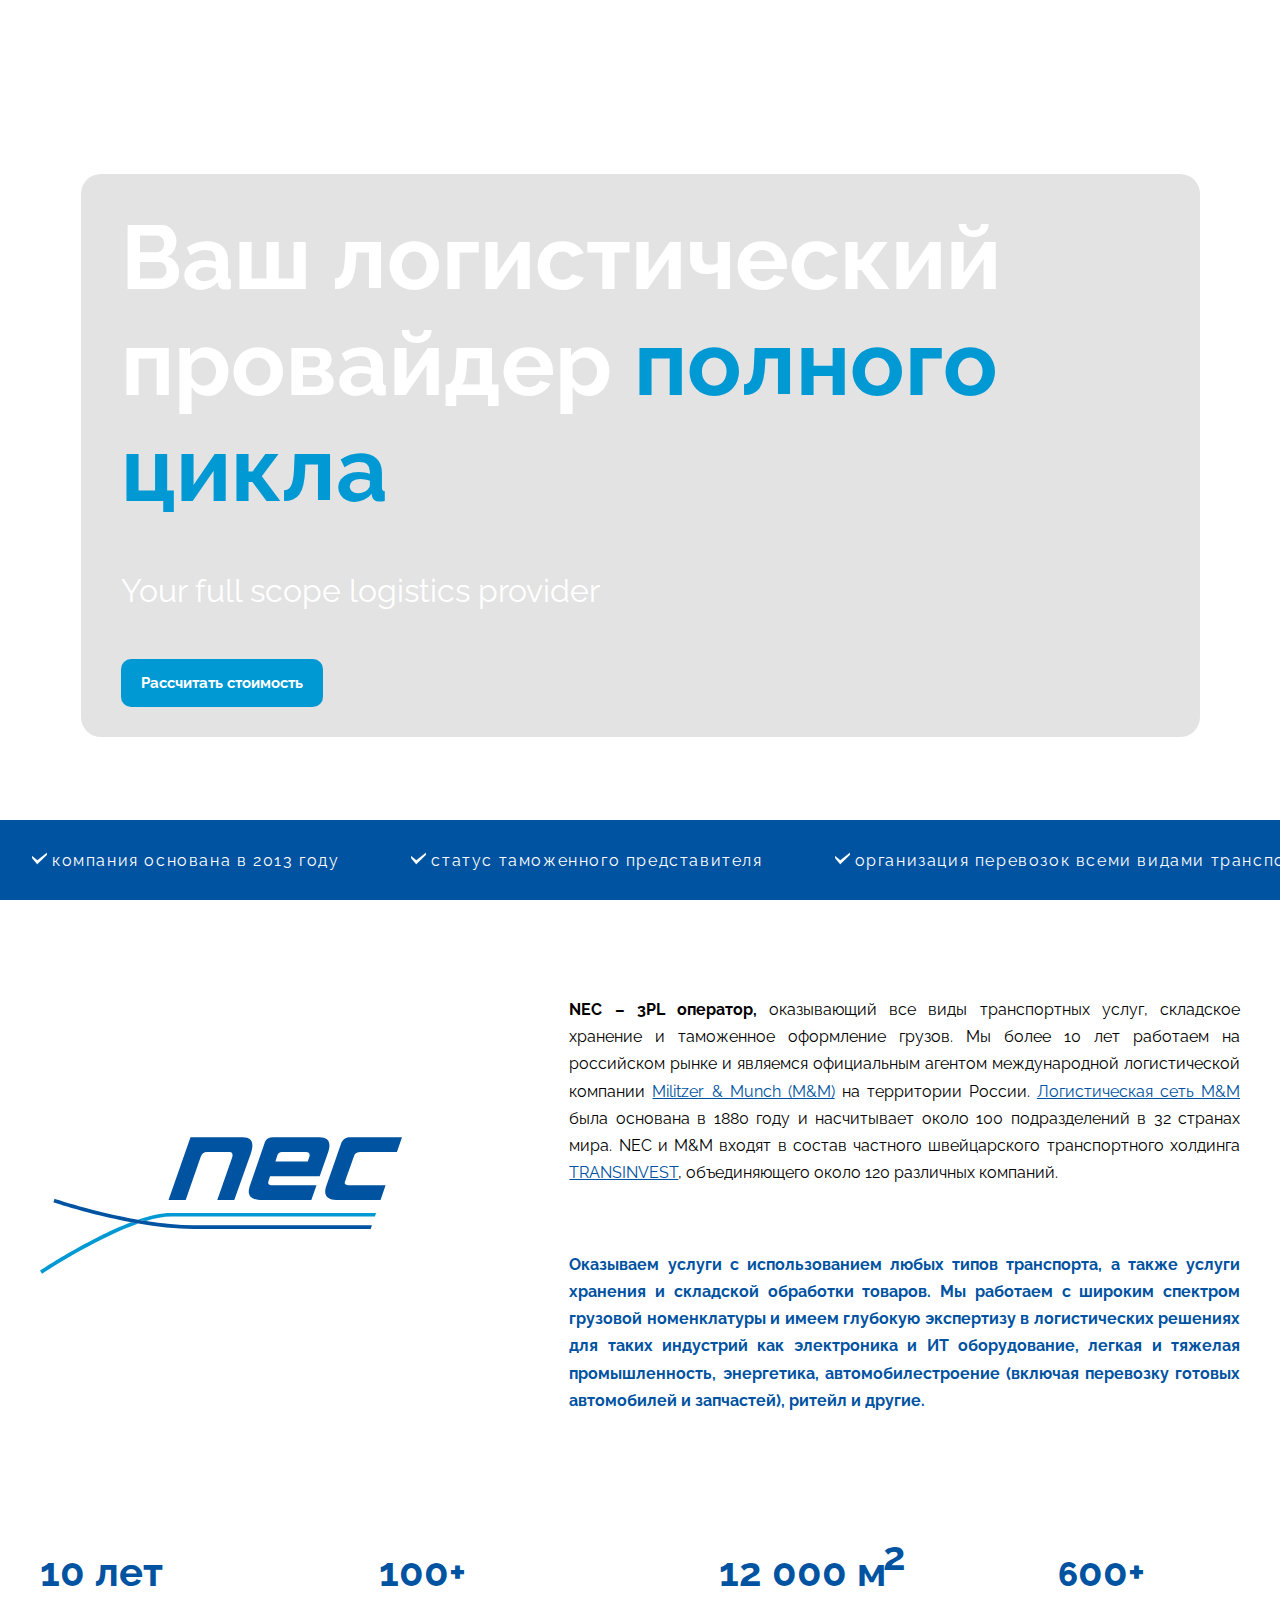
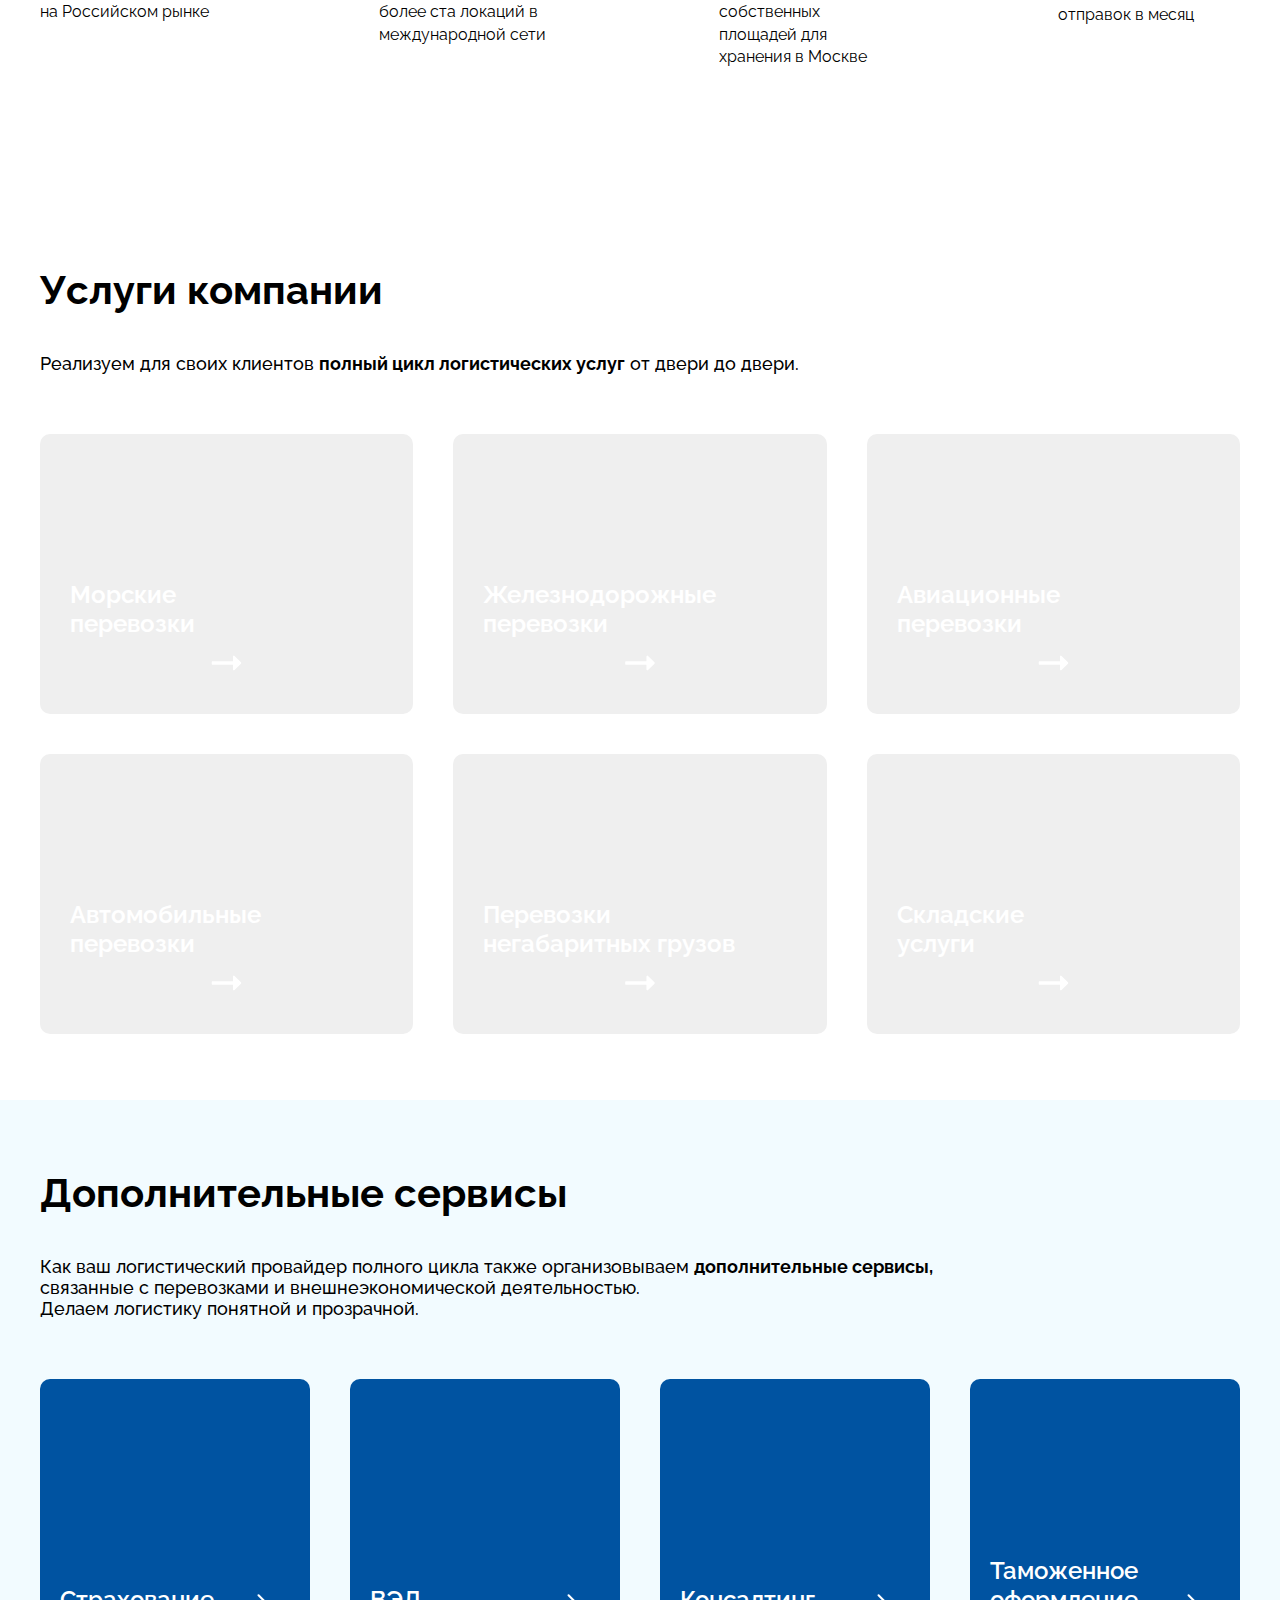
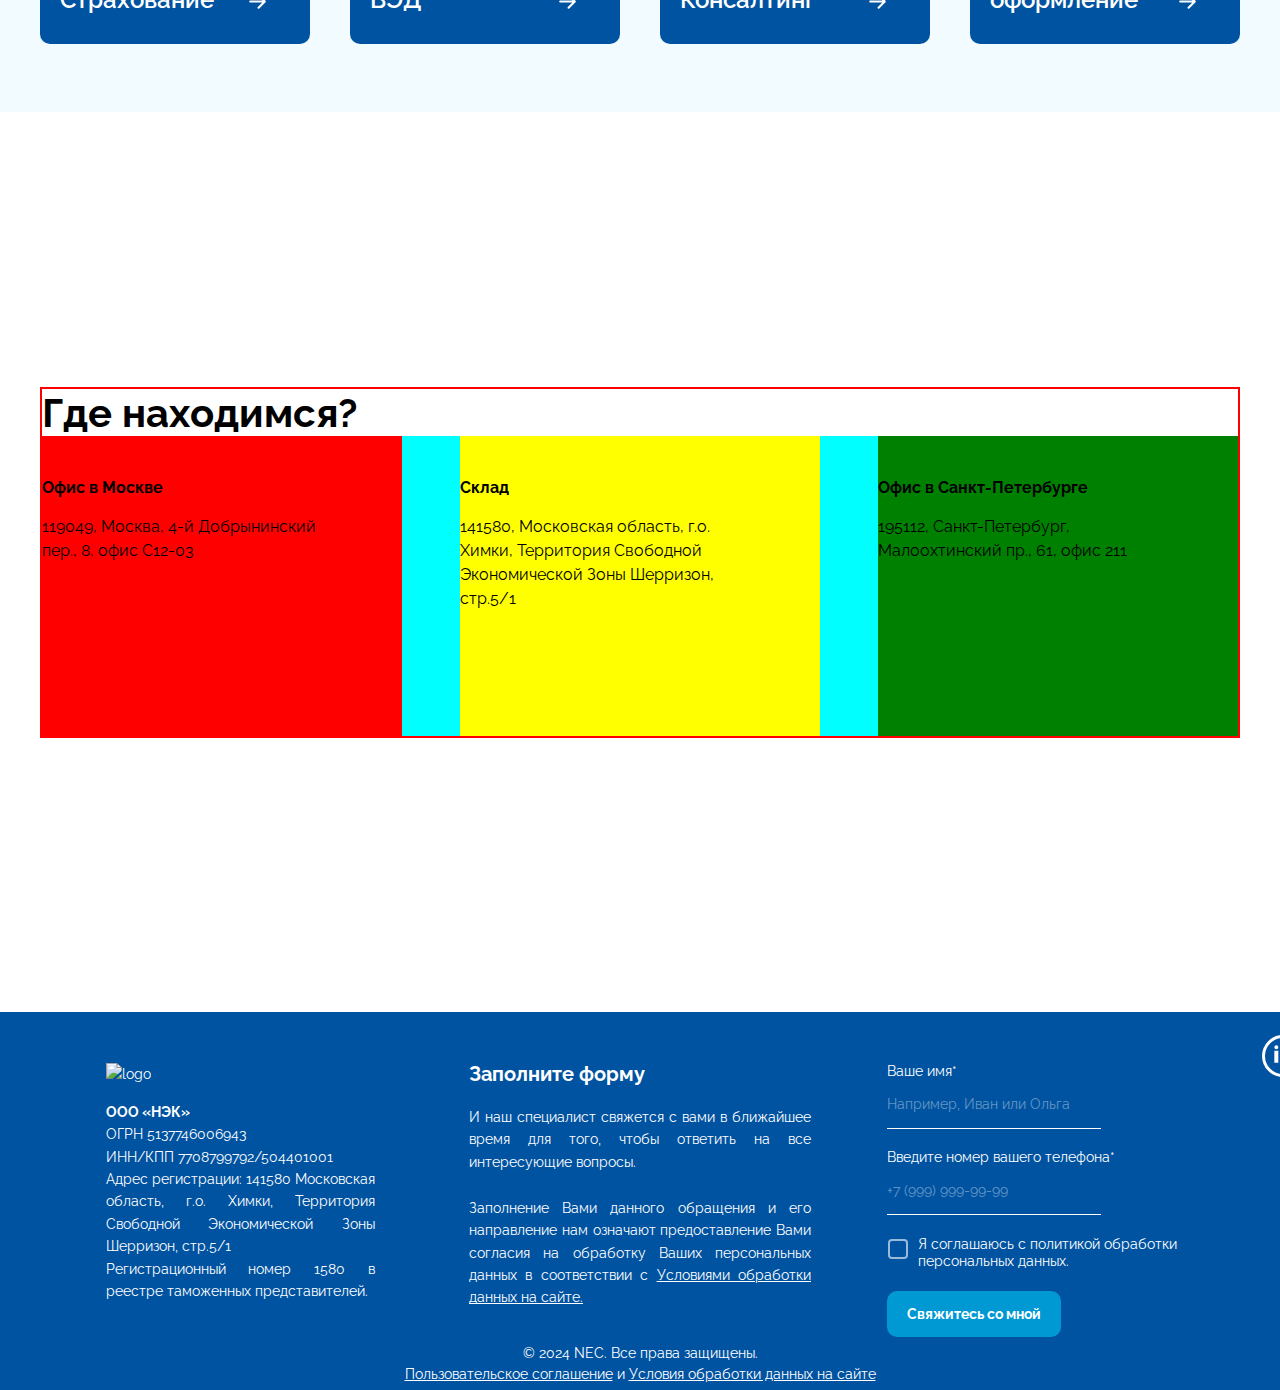
==== commit 1c97e23b: "add rates-customs & rates-warehousing" ====
--- a/pages/index.html
+++ b/pages/index.html
@@ -35,8 +35,15 @@
                 <path d="M0 0h24v24H0z" class="st0" />
               </svg>
               <nav class="rate__modal">
-                <a href="#">Хранение и обработка складских грузов</a>
-                <a href="#">Оказание услуг таможенного представителя</a>
+                <a
+                  class="rate__warehousing-services"
+                  href="rates-warehousing.html"
+                >
+                  Хранение и обработка складских грузов
+                </a>
+                <a class="rate__customs-services" href="rates-customs.html">
+                  Оказание услуг таможенного представителя
+                </a>
                 <a class="rate__transport-services">Транспортные услуги</a>
               </nav>
             </div>
--- a/styles.css
+++ b/styles.css
@@ -1049,6 +1049,7 @@
   justify-content: center;
   align-items: center;
   align-items: flex-start;
+  border: 1px solid transparent;
   user-select: none;
 }
 
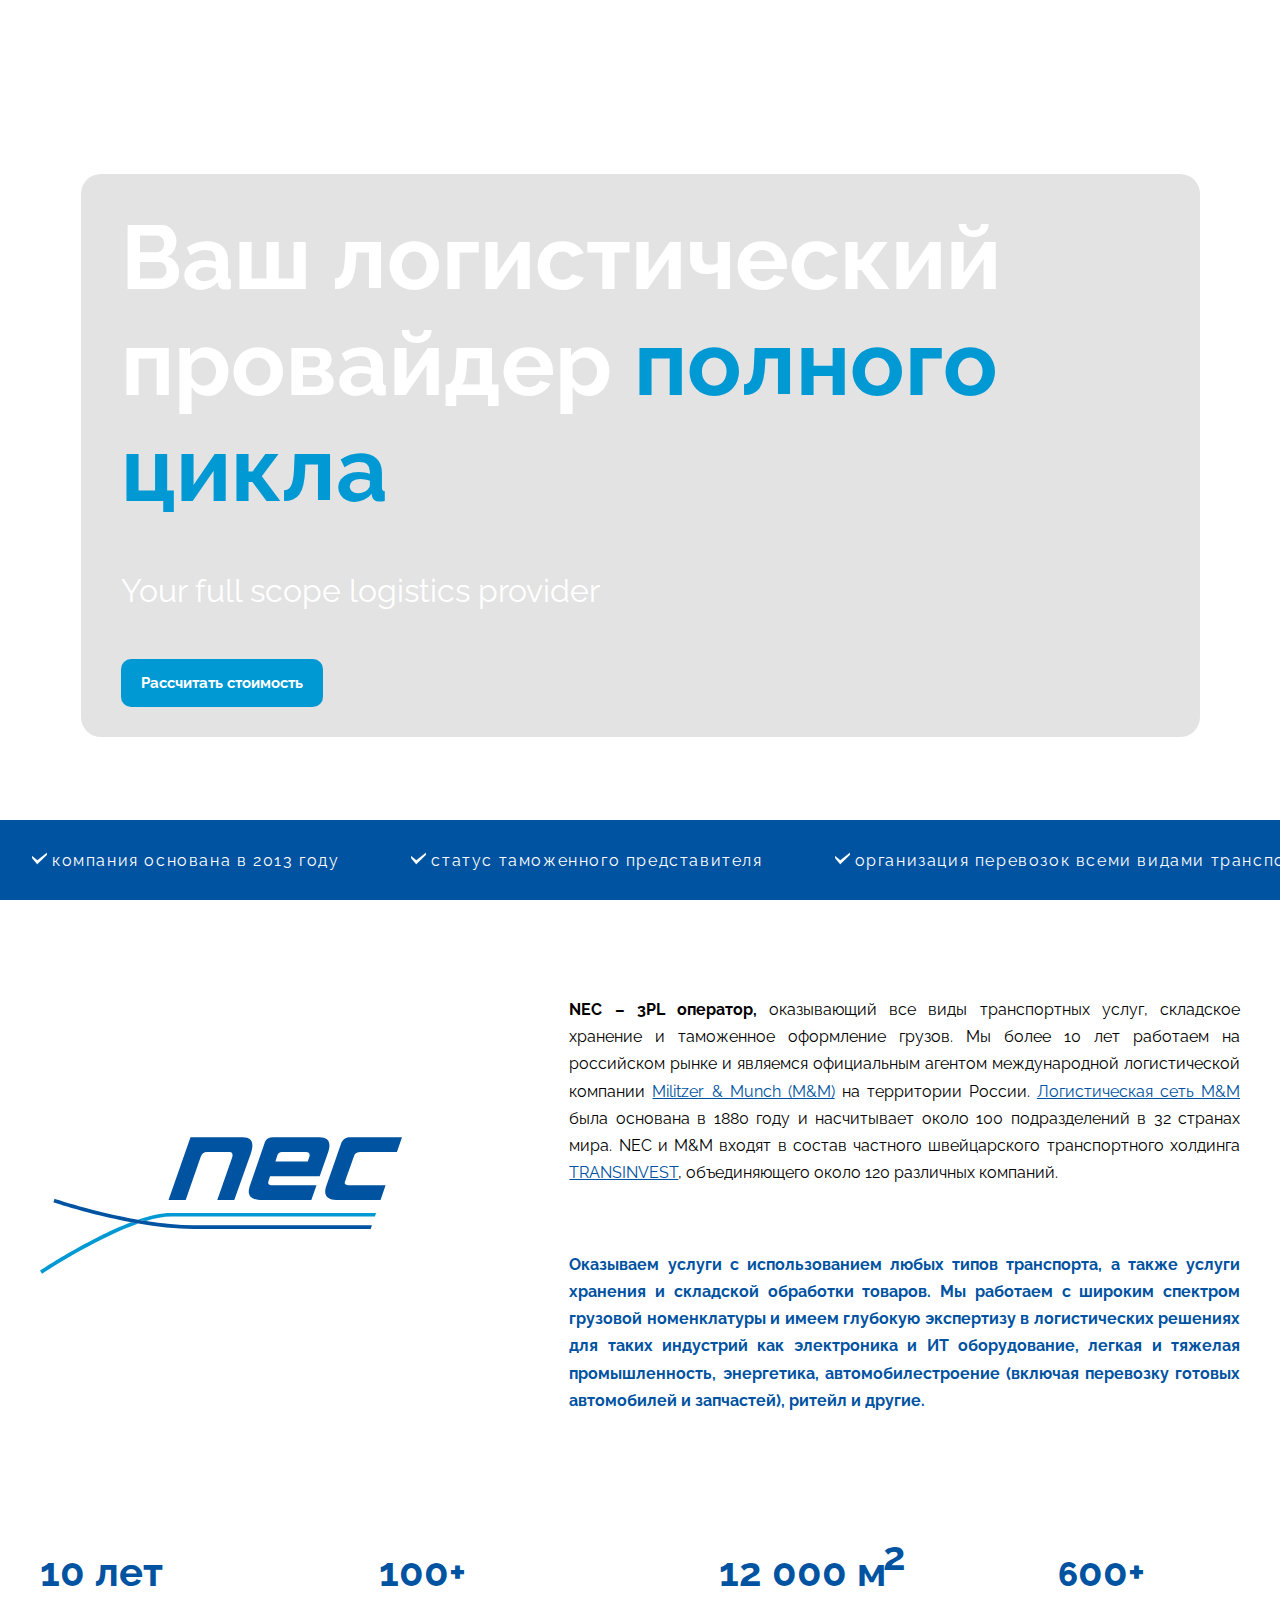
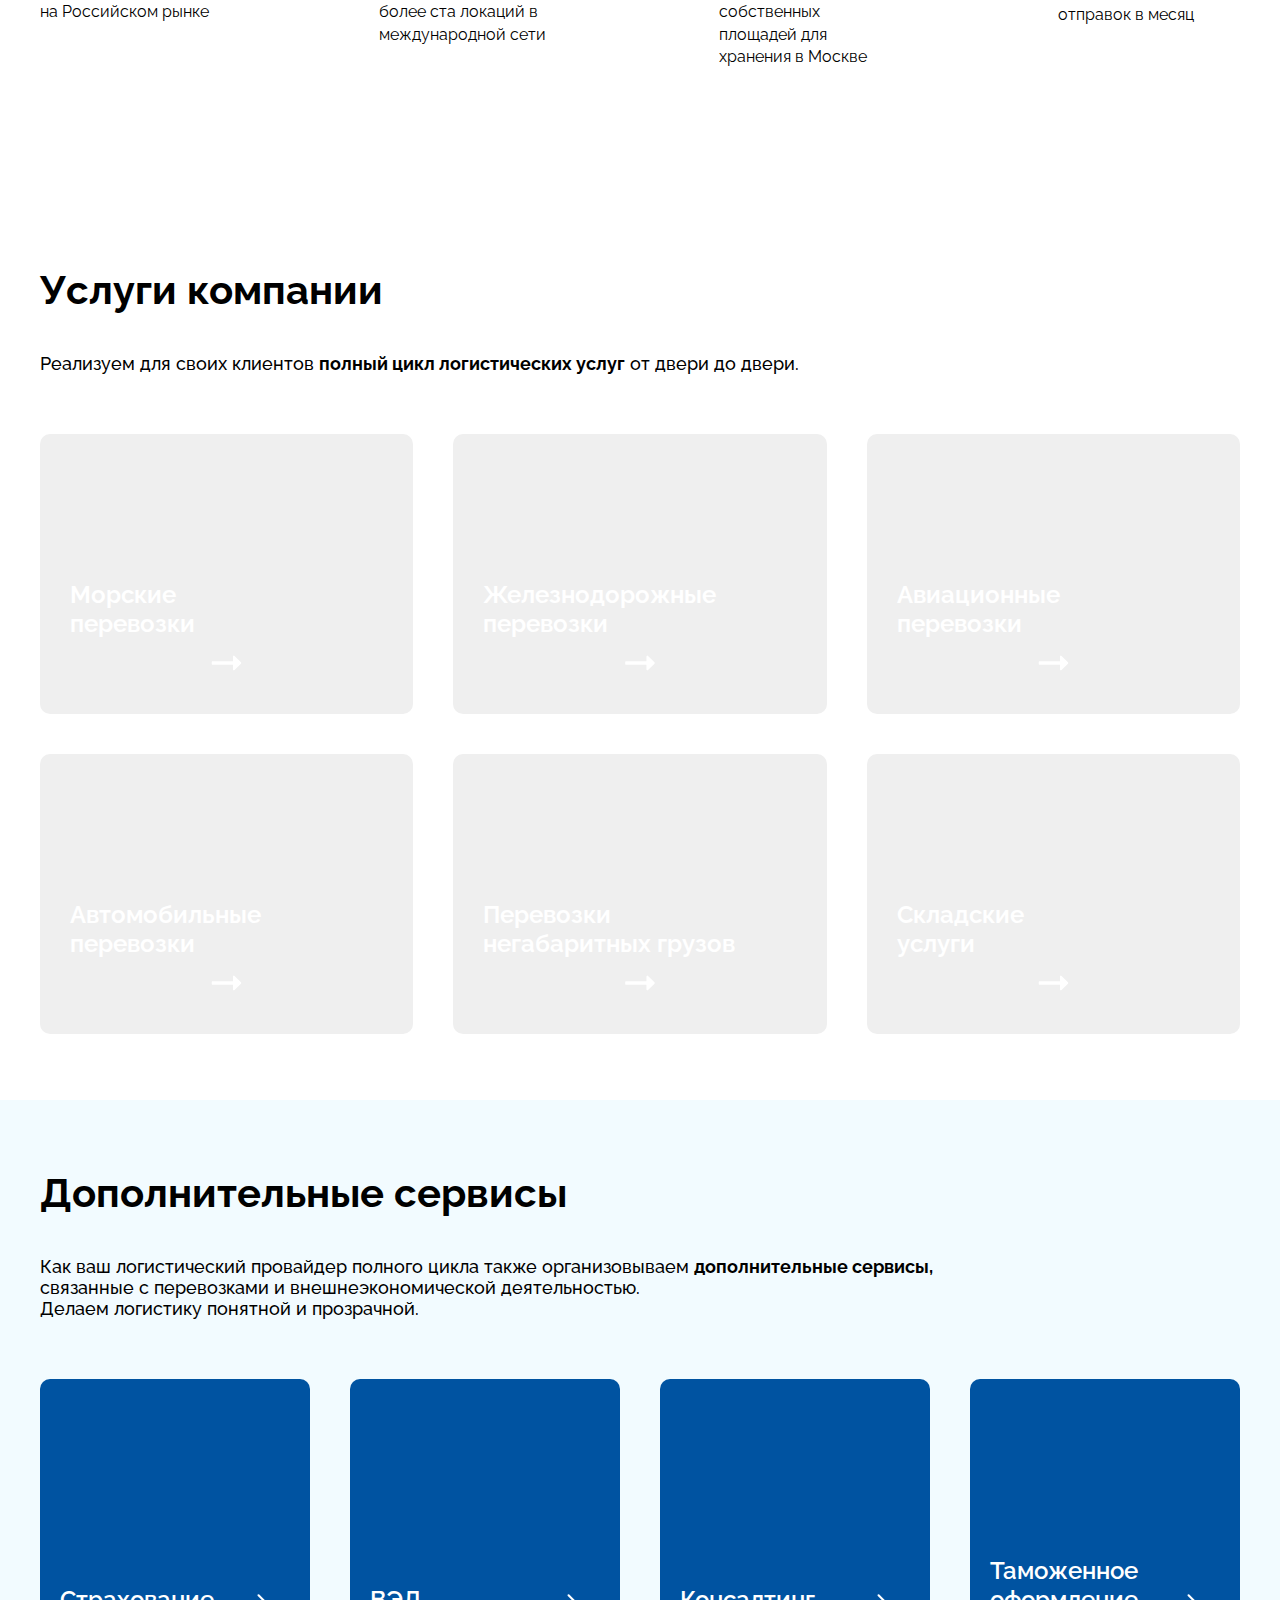
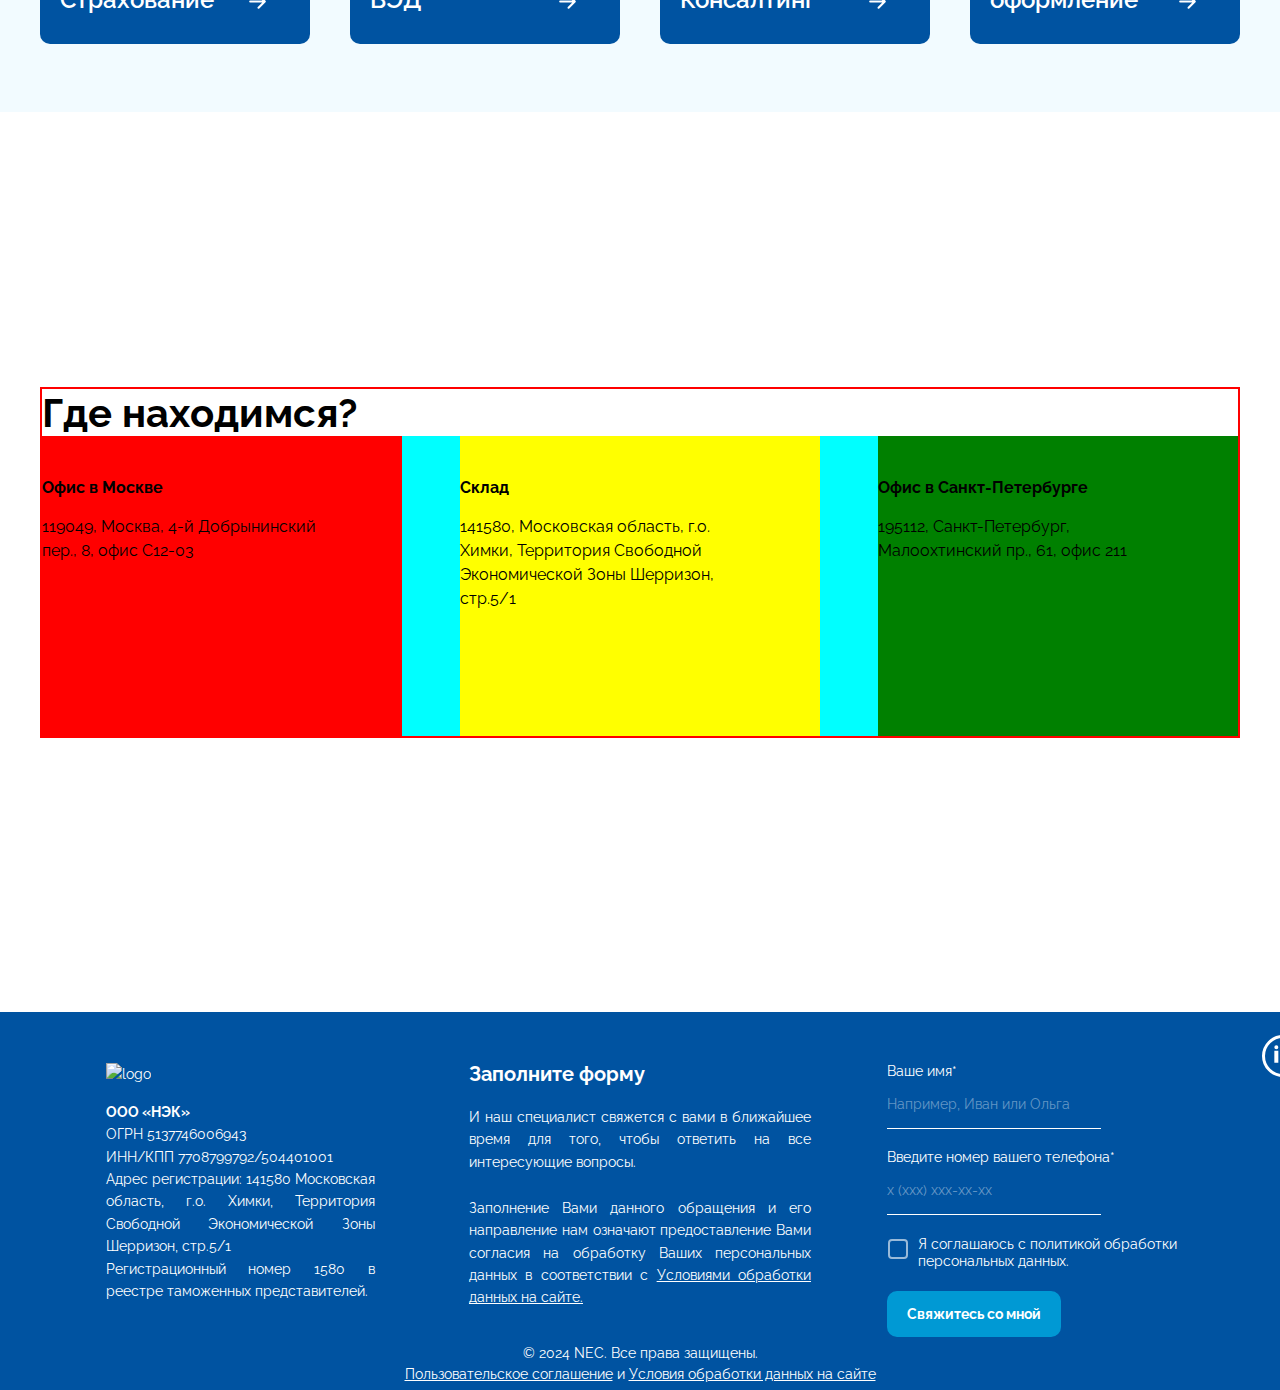
==== commit 1e0e46ea: "add own phone mask" ====
--- a/pages/index.html
+++ b/pages/index.html
@@ -379,7 +379,8 @@
                   class="input-phone"
                   type="tel"
                   id="input-phone"
-                  placeholder="+7 (999) 999-99-99"
+                  placeholder="x (xxx) xxx-xx-xx"
+                  maxlength="18"
                 />
               </div>
               <div class="input-form__checkbox">
@@ -419,8 +420,5 @@
       </footer>
     </div>
     <script type="module" src="../index.js"></script>
-    <!-- Для "нормального" ввода номера в input -->
-    <script src="https://unpkg.com/imask"></script>
-    <!--  -->
   </body>
 </html>
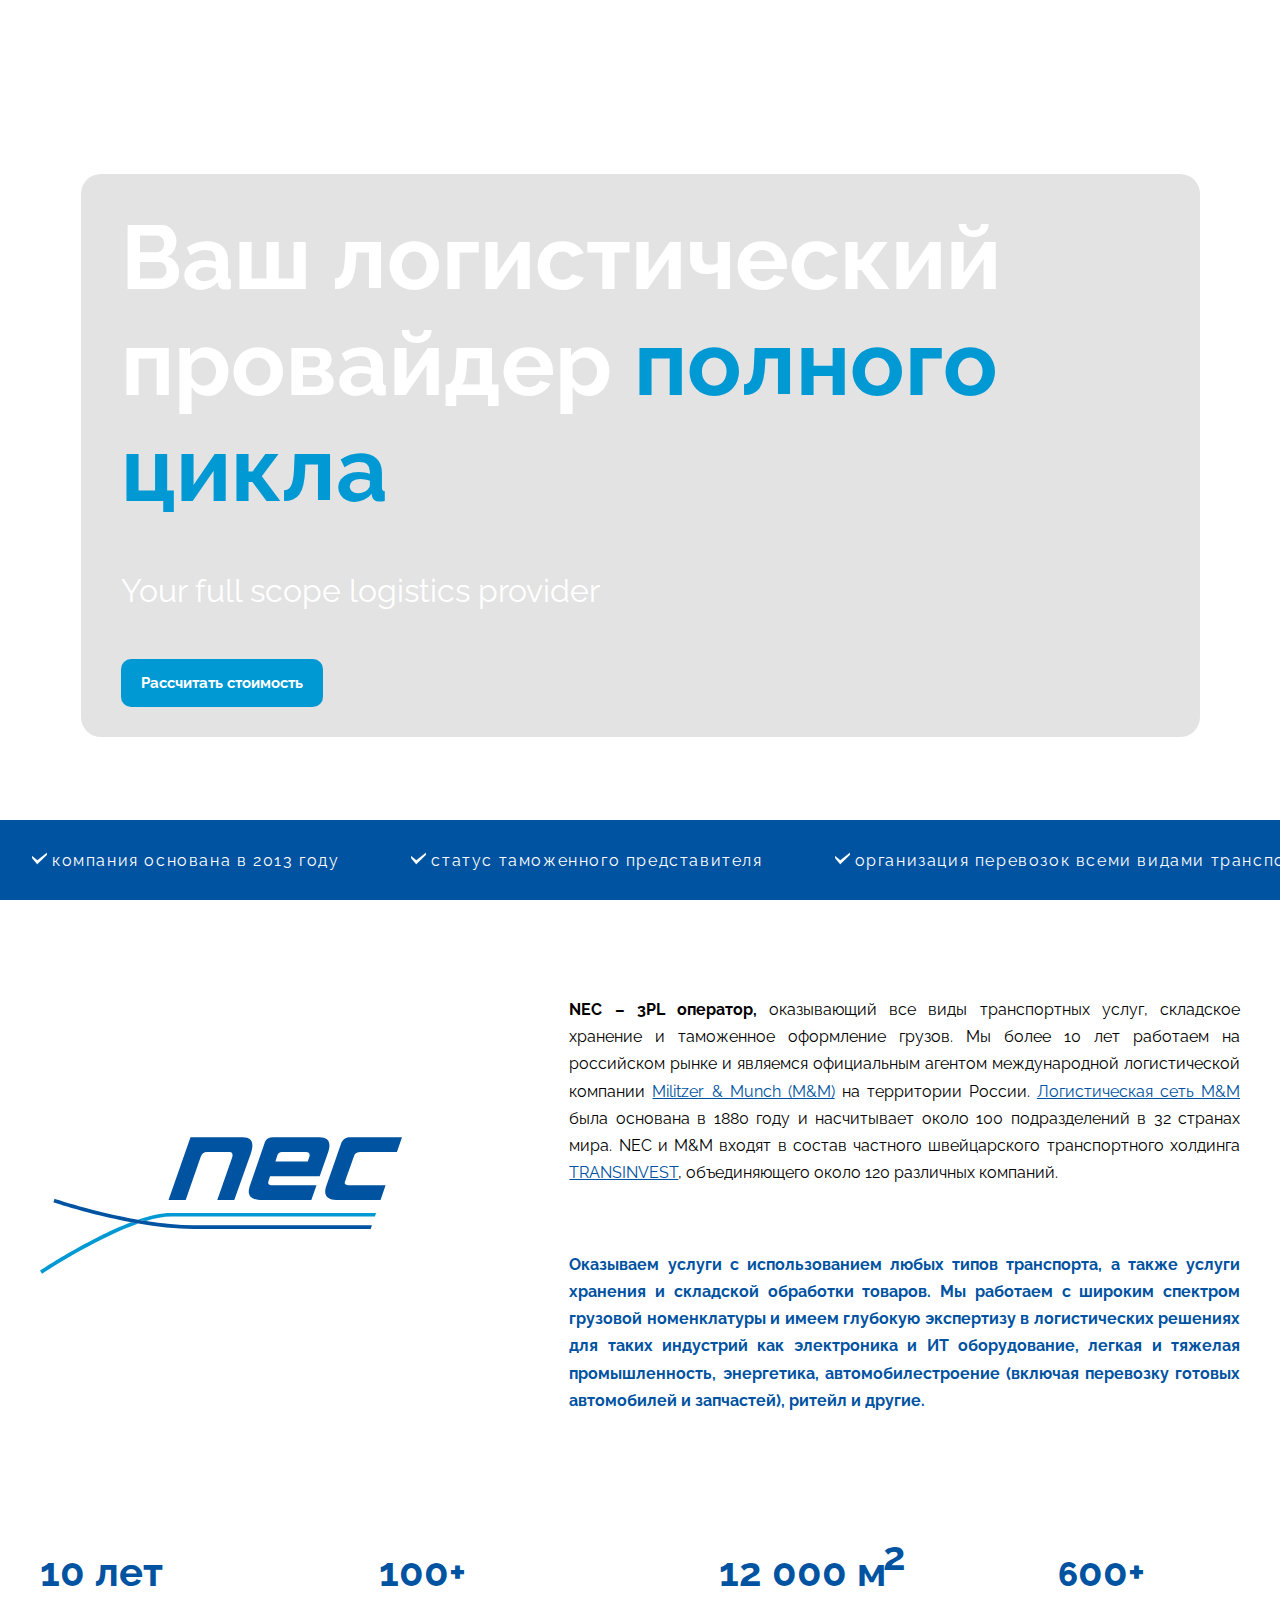
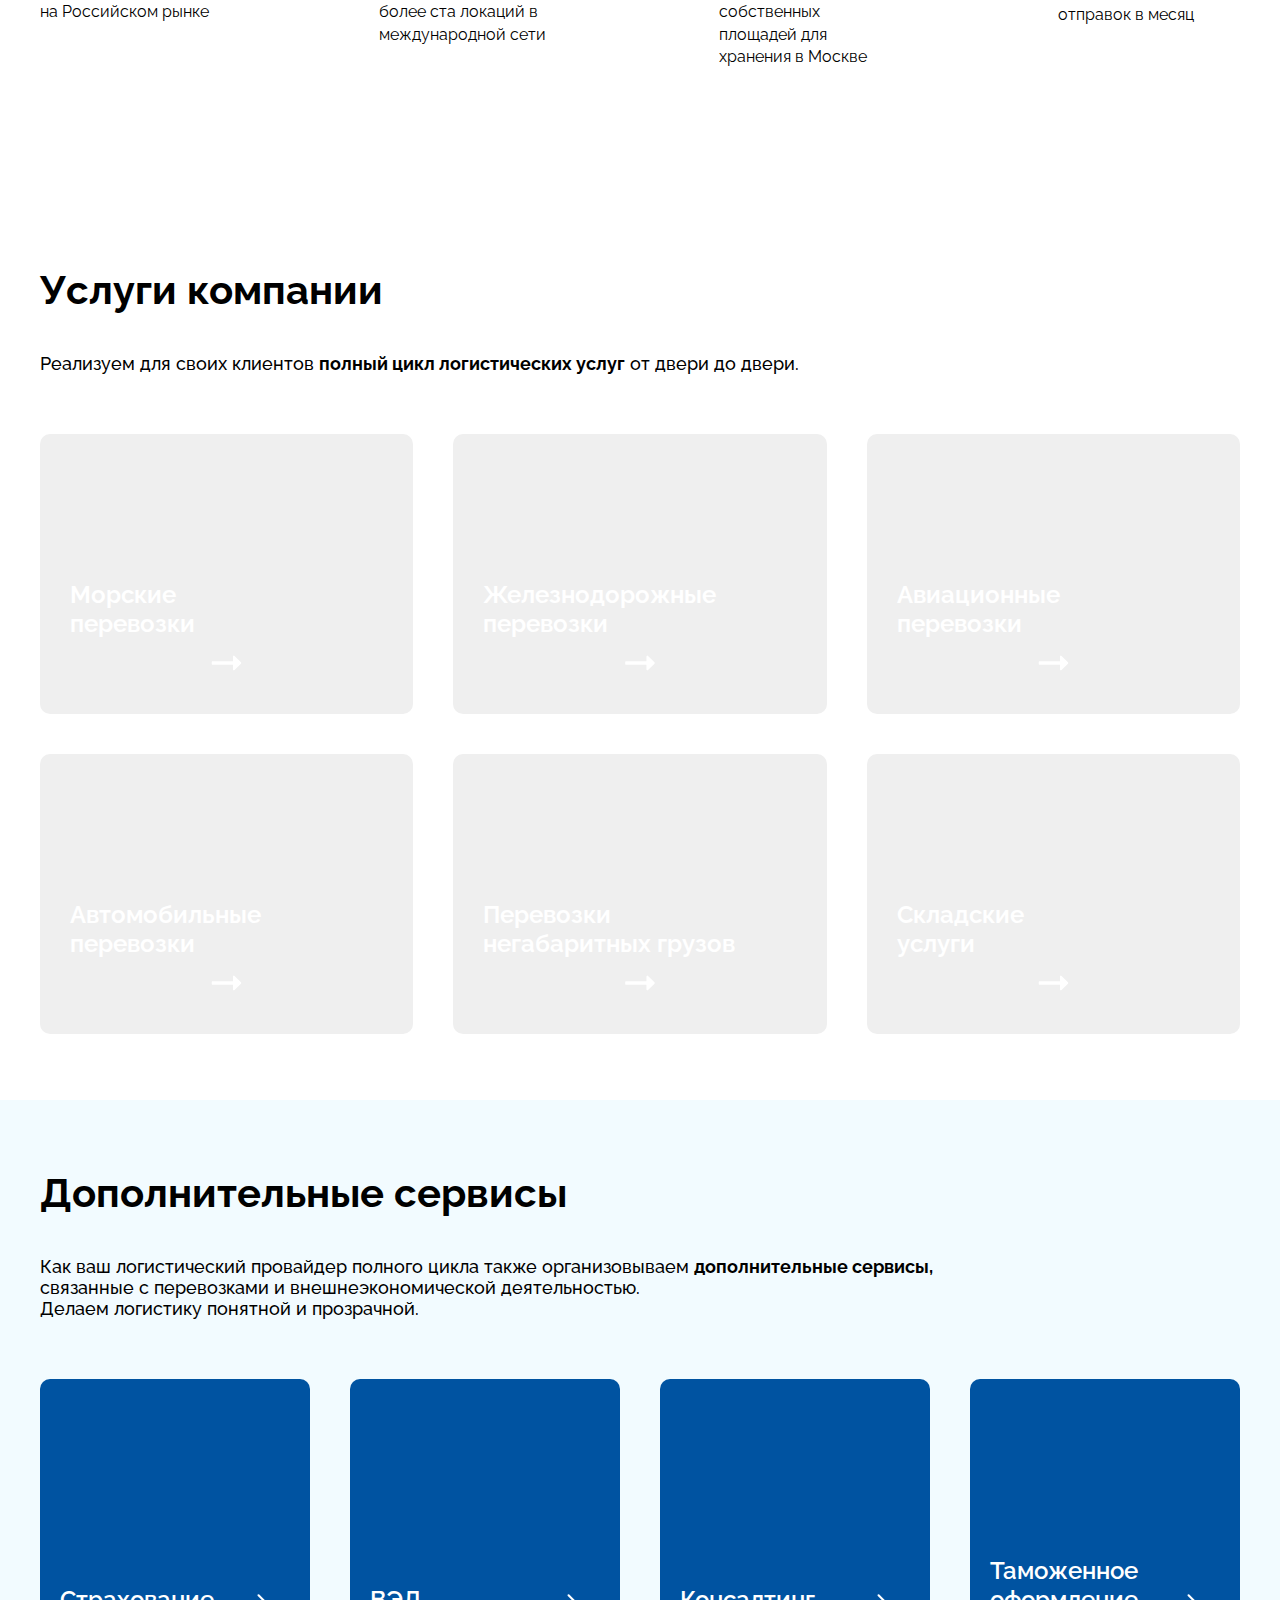
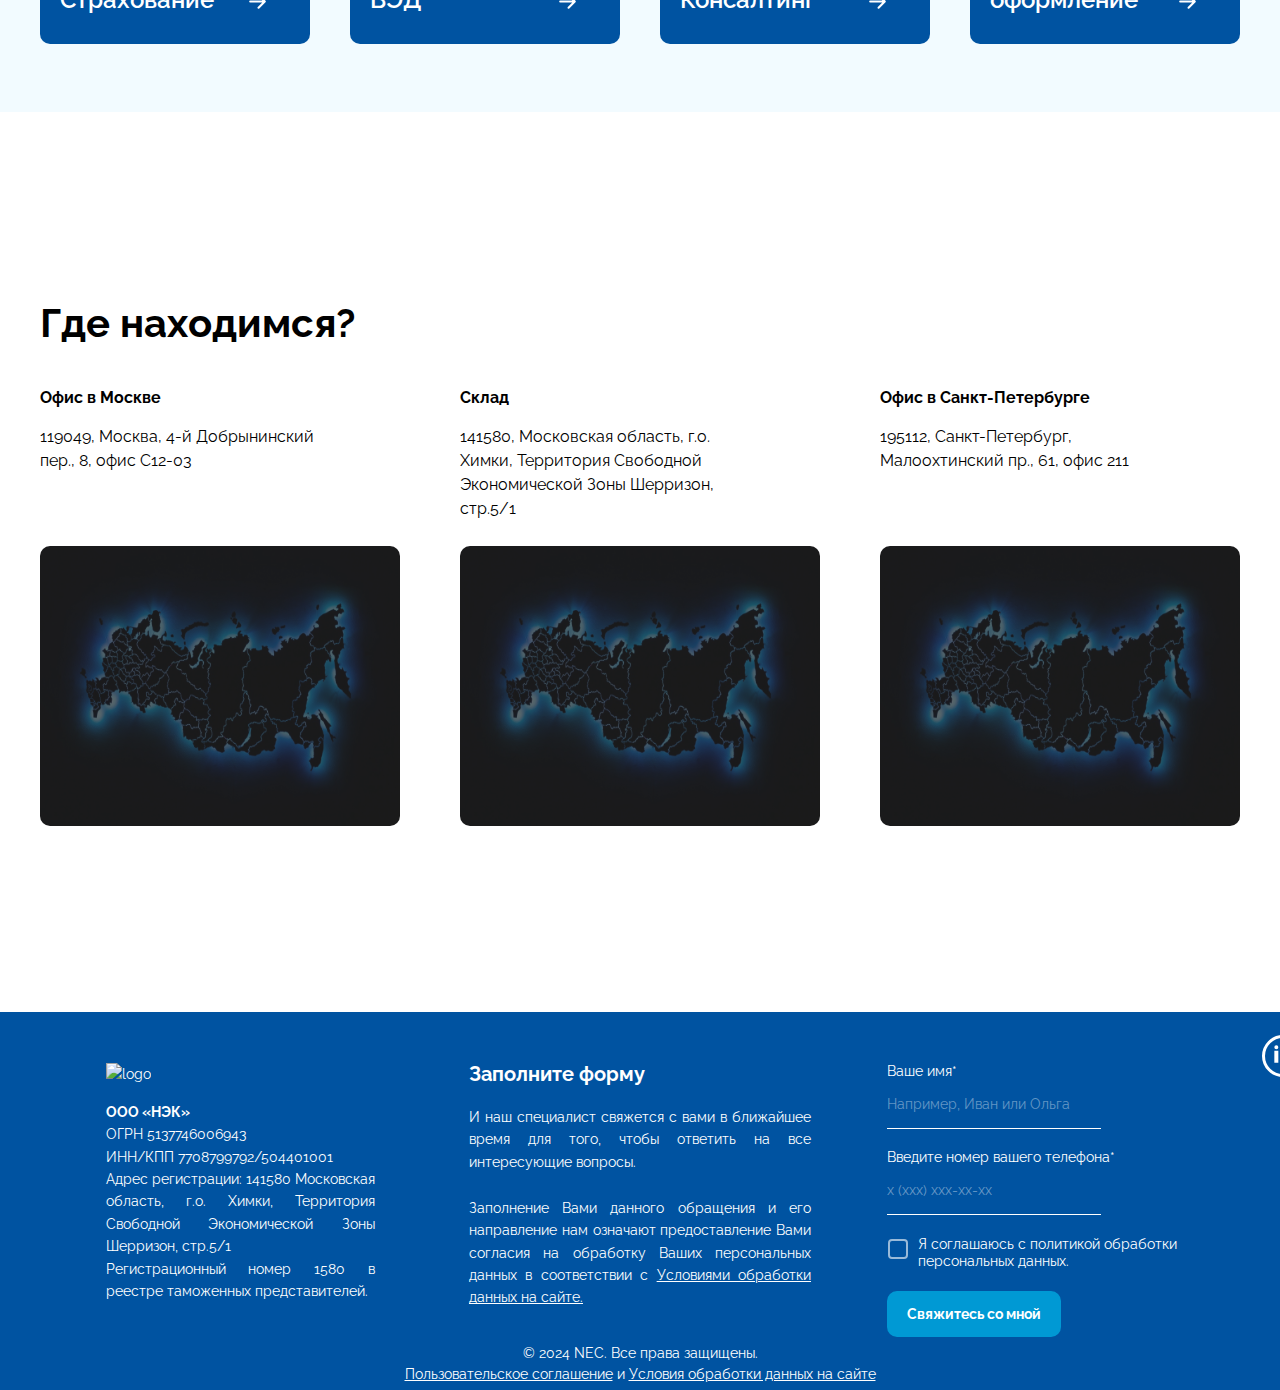
==== commit 8ba2a61d: "add internship & some fix content__contact" ====
--- a/pages/index.html
+++ b/pages/index.html
@@ -323,6 +323,17 @@
                 </h3>
               </div>
             </div>
+            <div class="info-contact__maps">
+              <div class="maps__msk">
+                <img class="item-map" src="../img/map.jpg" alt="" />
+              </div>
+              <div class="maps__warehouse">
+                <img class="item-map" src="../img/map.jpg" alt="" />
+              </div>
+              <div class="maps__spb">
+                <img class="item-map" src="../img/map.jpg" alt="" />
+              </div>
+            </div>
           </div>
         </div>
       </main>
@@ -358,7 +369,9 @@
                 >Заполнение Вами данного обращения и его направление нам
                 означают предоставление Вами согласия на обработку Ваших
                 персональных данных в соответствии с
-                <a href="#">Условиями обработки данных на сайте.</a>
+                <a href="data-processing-terms.html"
+                  >Условиями обработки данных на сайте.</a
+                >
               </span>
             </p>
           </div>
@@ -413,8 +426,10 @@
         <div class="footer__bottom">
           <h4>© 2024 NEC. Все права защищены.</h4>
           <h4>
-            <a href="#">Пользовательское соглашение</a> и
-            <a href="#">Условия обработки данных на сайте</a>
+            <a href="user-agreement.html">Пользовательское соглашение</a> и
+            <a href="data-processing-terms.html"
+              >Условия обработки данных на сайте</a
+            >
           </h4>
         </div>
       </footer>
--- a/styles.css
+++ b/styles.css
@@ -815,7 +815,7 @@
   display: flex;
   flex-direction: column;
 
-  border: 2px solid red;
+  /* border: 2px solid red; */
 }
 
 .contact__info > h2 {
@@ -826,13 +826,13 @@
 
 .info-contact__addresses {
   width: 100%;
-  height: 300px;
+  height: 200px;
   display: flex;
   flex-direction: row;
   justify-content: space-between;
   align-items: flex-start;
 
-  background-color: aqua;
+  /* background-color: aqua; */
 }
 
 .address-card {
@@ -841,9 +841,7 @@
   display: flex;
   flex-direction: column;
   flex-wrap: nowrap;
-  justify-content: space-between;
   align-items: flex-start;
-  /* text-align: justify; */
 }
 
 .address-card > h3 > span {
@@ -860,29 +858,48 @@
   line-height: 1.5em;
 }
 
-.test-map {
-  height: 500px;
-}
-
 .addresses__msk {
   display: flex;
   flex-direction: column;
-
-  background-color: red;
 }
 
 .addresses__warehouse {
   display: flex;
   flex-direction: column;
-
-  background-color: yellow;
 }
 
 .addresses__spb {
   display: flex;
   flex-direction: column;
-
-  background-color: green;
+}
+
+.info-contact__maps {
+  width: 100%;
+  height: 280px;
+  display: flex;
+  flex-direction: row;
+  justify-content: space-between;
+  align-items: flex-start;
+
+  /* background-color: aqua; */
+}
+
+.maps__msk,
+.maps__warehouse,
+.maps__spb {
+  width: 360px;
+  height: 100%;
+  display: flex;
+  flex-direction: column;
+  flex-wrap: nowrap;
+  align-items: flex-start;
+}
+
+.item-map {
+  width: 100%;
+  height: 100%;
+  border-radius: 10px;
+  filter: brightness(40%) contrast(80%);
 }
 
 /*  */
@@ -1553,6 +1570,8 @@
 .modal-feedback__paragraph-confirm > a {
   cursor: pointer;
   border-bottom: 1px solid black;
+  color: black;
+  text-decoration: none;
 }
 
 .modal-feedback__paragraph-confirm > a:hover {
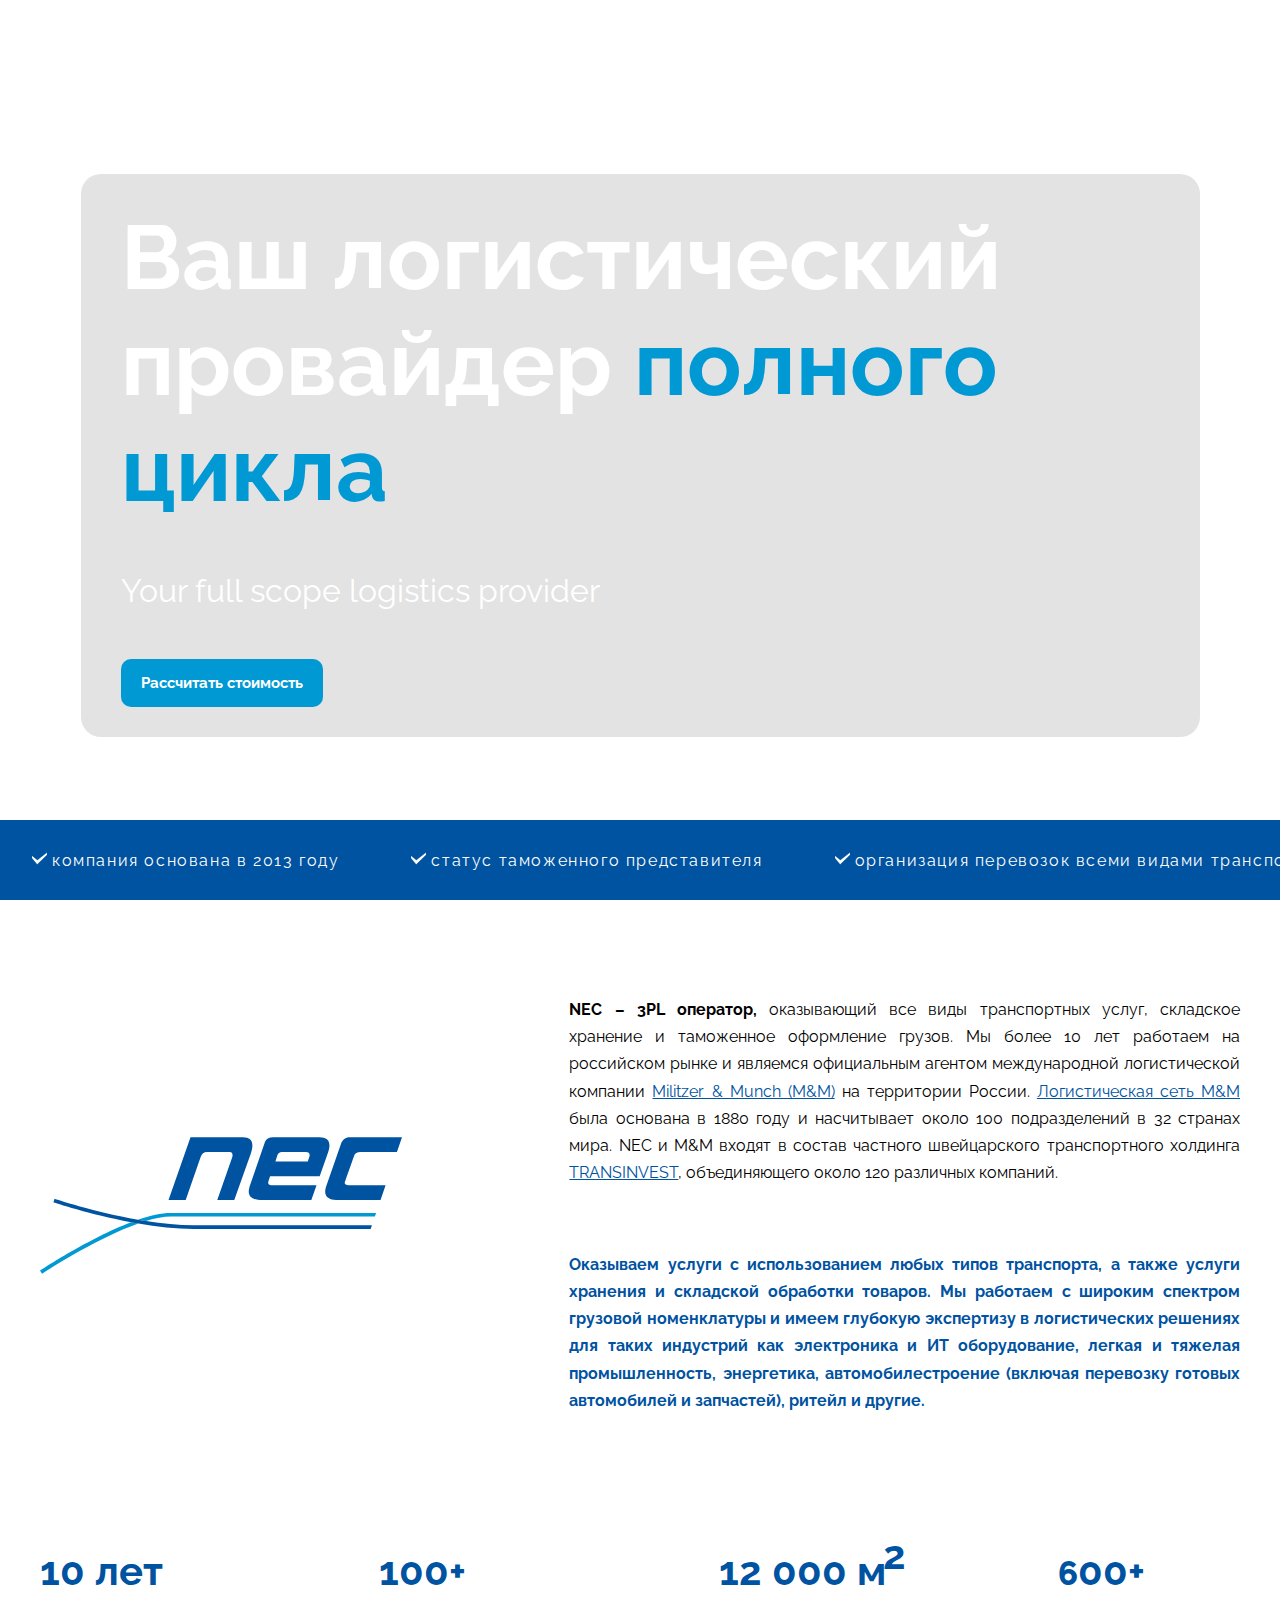
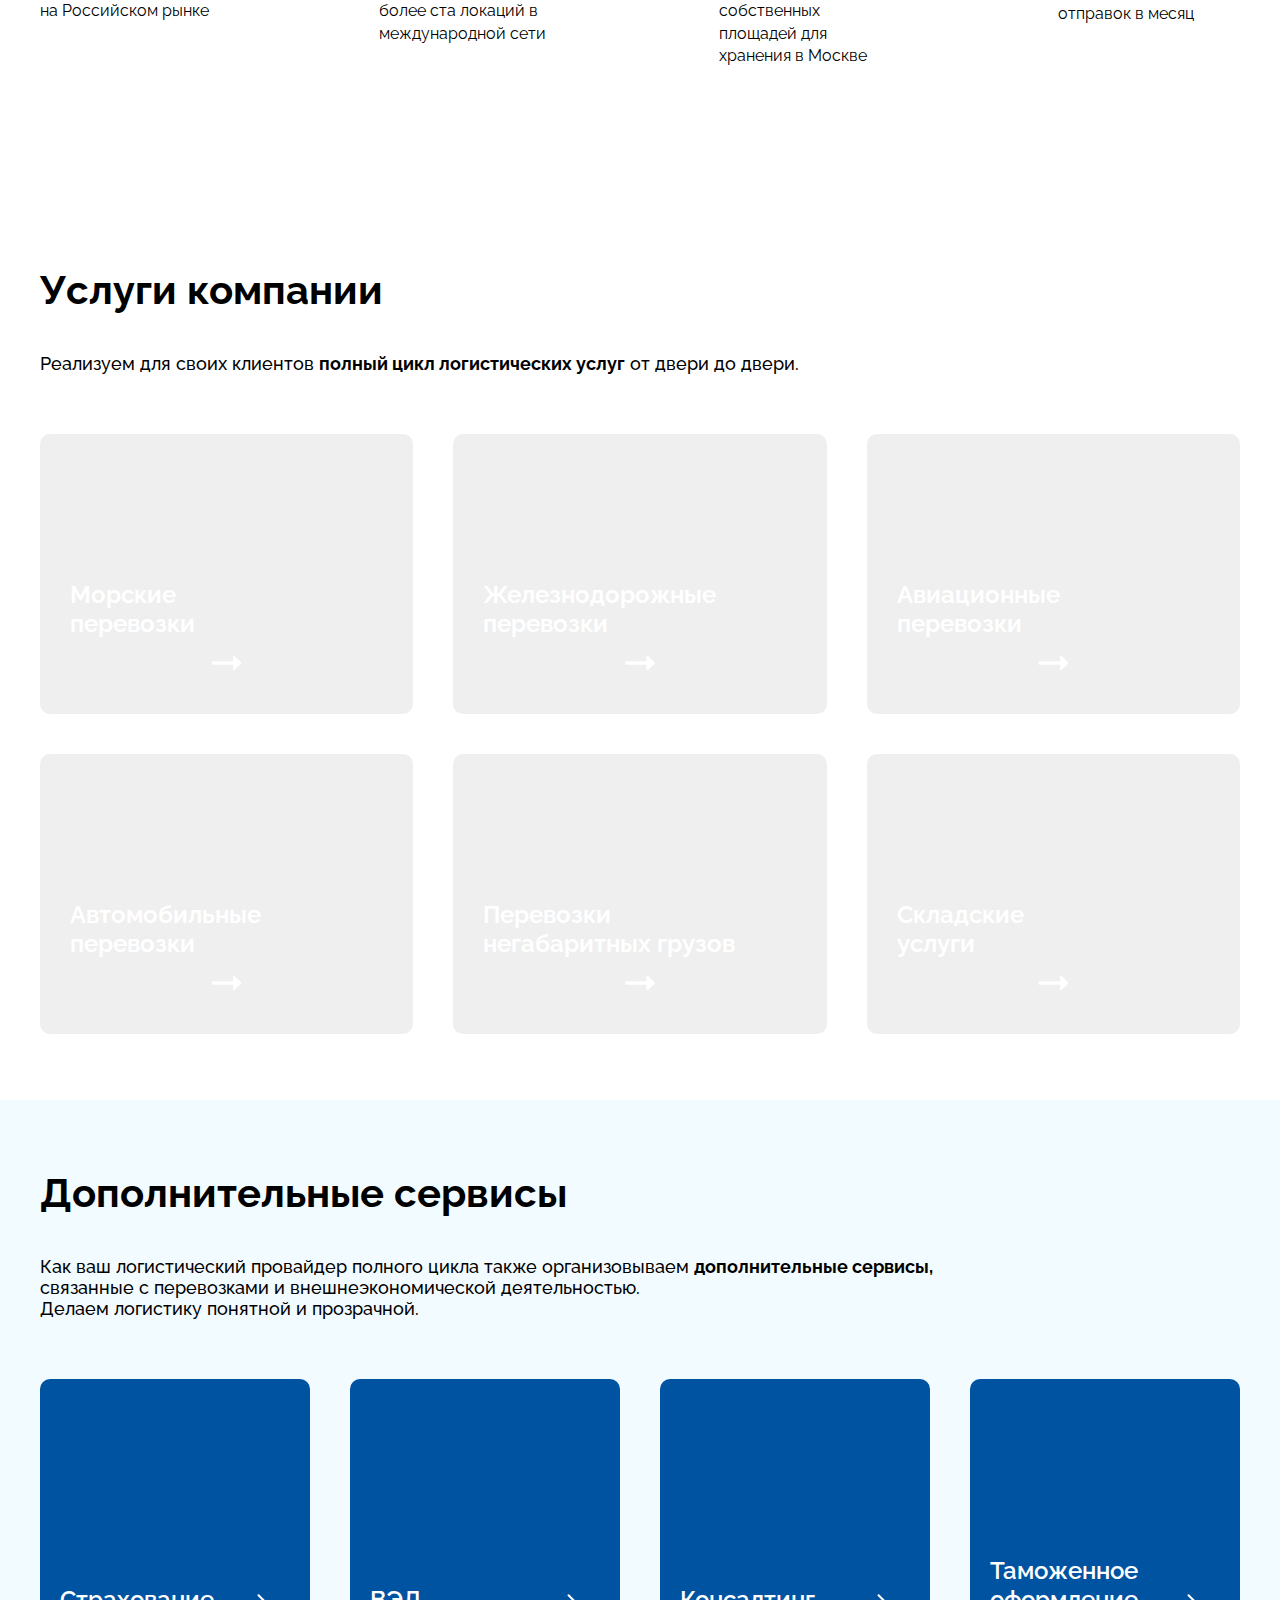
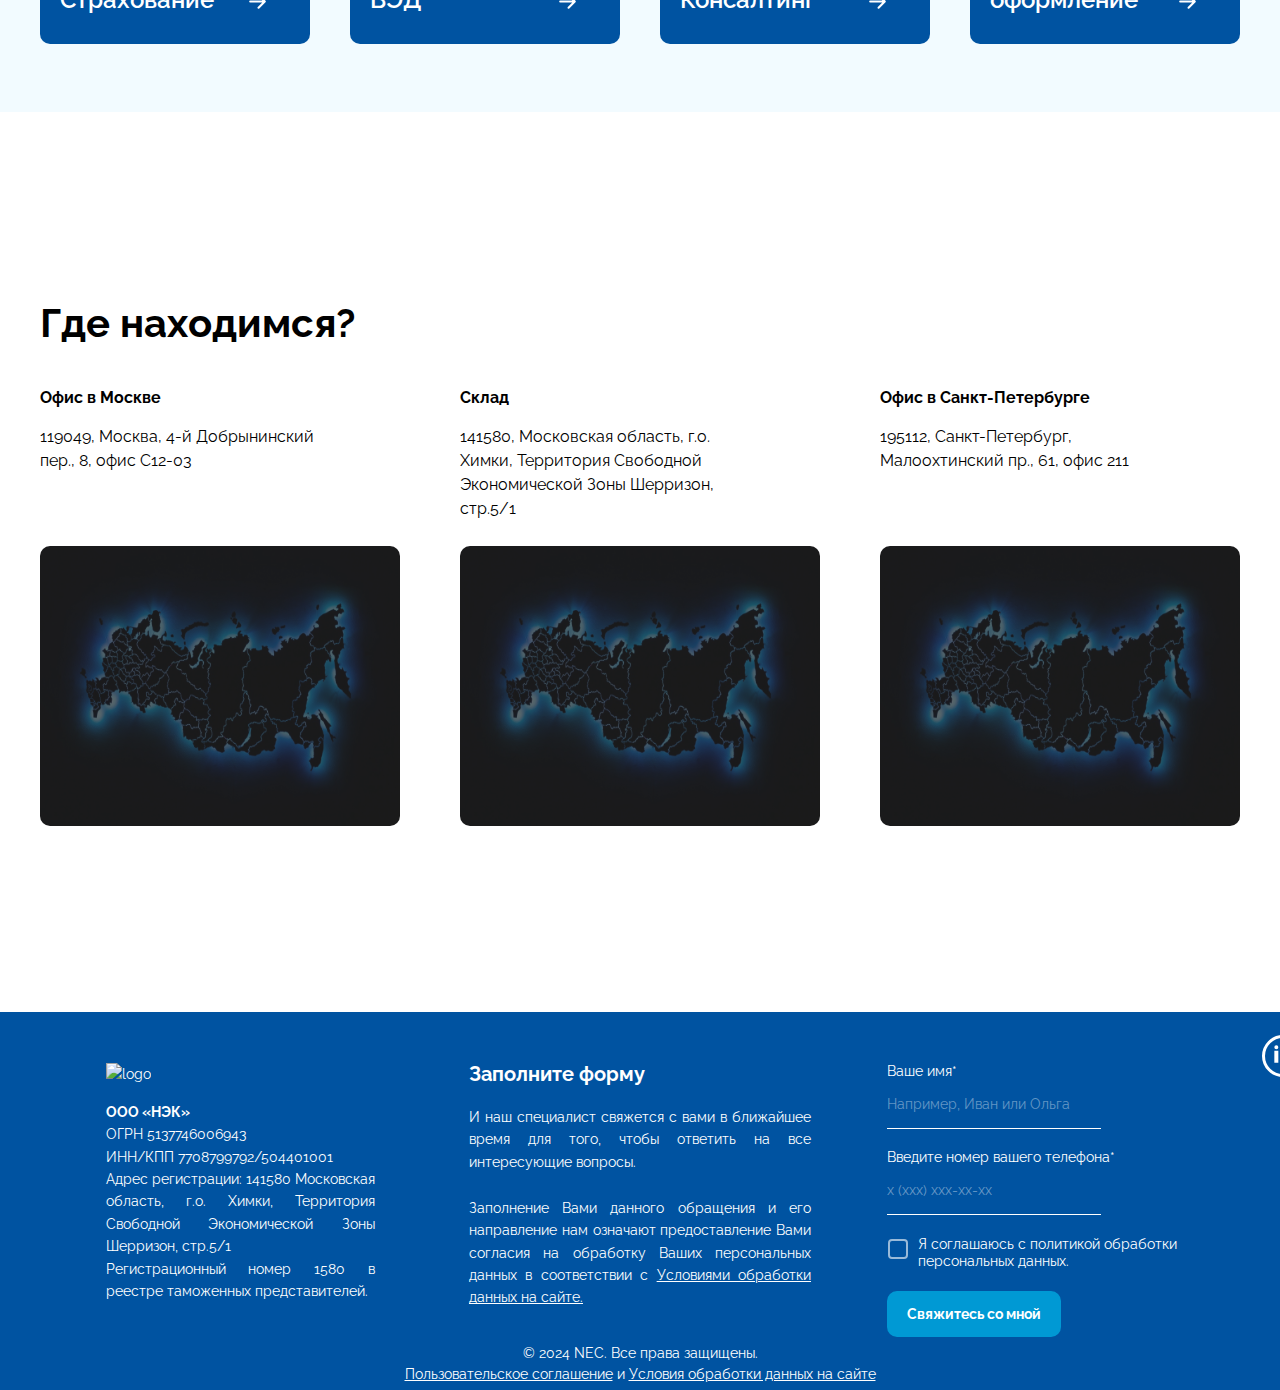
==== commit cf18ff5d: "add Intersection Observer API for animations" ====
--- a/pages/index.html
+++ b/pages/index.html
@@ -132,8 +132,8 @@
         </div>
         <div class="content__about about" id="about">
           <div class="about__upper upper">
-            <div class="upper__left"></div>
-            <div class="upper__right">
+            <div class="upper__left animationFromLeft"></div>
+            <div class="upper__right animationFromRight">
               <p>
                 <span>NEC – 3PL оператор,</span> оказывающий все виды
                 транспортных услуг, складское хранение и таможенное оформление
@@ -168,19 +168,19 @@
             </div>
           </div>
           <div class="about__down down">
-            <div class="down__market">
+            <div class="down__market animationFromBottom">
               <p class="title">10 лет</p>
               <p class="text">на Российском рынке</p>
             </div>
-            <div class="down__location">
+            <div class="down__location animationFromBottom">
               <p class="title">100+</p>
               <p class="text">более ста локаций в международной сети</p>
             </div>
-            <div class="down__area">
+            <div class="down__area animationFromBottom">
               <p class="title">12 000 м<sup>2</sup></p>
               <p class="text">собственных площадей для хранения в Москве</p>
             </div>
-            <div class="down__sending">
+            <div class="down__sending animationFromBottom">
               <p class="title"><span>6</span>00+</p>
               <p class="text">отправок в месяц</p>
             </div>
@@ -189,7 +189,7 @@
         <div class="content__services services" id="services">
           <div class="services__info info-services">
             <h2>Услуги компании</h2>
-            <h3>
+            <h3 class="animationFromLeft">
               Реализуем для своих клиентов
               <span>полный цикл логистических услуг</span> от двери до двери.
             </h3>
@@ -253,7 +253,7 @@
         >
           <div class="additional-services__info info-additional">
             <h2>Дополнительные сервисы</h2>
-            <h3>
+            <h3 class="animationFromLeft">
               Как ваш логистический провайдер полного цикла также организовываем
               <span class="info-additional__emphasis">
                 дополнительные сервисы,
@@ -302,35 +302,35 @@
         <div class="content__contact contact" id="contact">
           <div class="contact__info info-contact">
             <h2>Где находимся?</h2>
-            <div class="info-contact__addresses addresses">
-              <div class="addresses__msk address-card">
+            <div class="info-contact__addresses addresses ">
+              <div class="addresses__msk address-card animationFromBottom">
                 <h3>
                   <span>Офис в Москве</span>
                   119049, Москва, 4-й Добрынинский пер., 8, офис С12-03
                 </h3>
               </div>
-              <div class="addresses__warehouse address-card">
+              <div class="addresses__warehouse address-card animationFromBottom">
                 <h3>
                   <span>Склад</span>
                   141580, Московская область, г.о. Химки, Территория Свободной
                   Экономической Зоны Шерризон, стр.5/1
                 </h3>
               </div>
-              <div class="addresses__spb address-card">
+              <div class="addresses__spb address-card animationFromBottom">
                 <h3>
                   <span>Офис в Санкт-Петербурге</span>
                   195112, Санкт-Петербург, Малоохтинский пр., 61, офис 211
                 </h3>
               </div>
             </div>
-            <div class="info-contact__maps">
-              <div class="maps__msk">
+            <div class="info-contact__maps ">
+              <div class="maps__msk animationFromBottom">
                 <img class="item-map" src="../img/map.jpg" alt="" />
               </div>
-              <div class="maps__warehouse">
+              <div class="maps__warehouse animationFromBottom">
                 <img class="item-map" src="../img/map.jpg" alt="" />
               </div>
-              <div class="maps__spb">
+              <div class="maps__spb animationFromBottom">
                 <img class="item-map" src="../img/map.jpg" alt="" />
               </div>
             </div>
--- a/styles.css
+++ b/styles.css
@@ -42,12 +42,7 @@
 /*  */
 
 .header {
-  width: 100%;
-  /*  */
-  width: 1119px;
   width: 80em;
-  /* width: 1200px; */
-  /*  */
   height: 10vh;
   padding-top: 30px;
   display: flex;
@@ -55,8 +50,6 @@
   justify-content: center;
   align-items: center;
   font-size: 14px;
-  /* background-color: rgba(0, 0, 0, 0.9); */
-  /* background-color: transparent; */
 }
 
 .header__left {
@@ -67,25 +60,13 @@
 }
 
 .header__center {
-  width: 50%;
-  /*  */
   width: 62%;
-  /*  */
   height: 100%;
   display: flex;
   flex-direction: row;
-  justify-content: space-evenly;
-  /*  */
   justify-content: space-around;
-  /*  */
-  align-items: center;
-}
-
-/* .center__about {
-} */
-
-/* .center__services {
-} */
+  align-items: center;
+}
 
 .center__rate {
   position: relative;
@@ -111,7 +92,6 @@
   opacity: 0;
   visibility: hidden;
   transition: opacity 1s, visibility 1s;
-  /* display: none; */
 }
 
 .rate__modal::before {
@@ -129,7 +109,6 @@
   opacity: 0;
   visibility: hidden;
   transition: opacity 1s, visibility 1s;
-  /* display: none; */
 }
 
 .rate__modal a {
@@ -153,7 +132,6 @@
   opacity: 1;
   visibility: visible;
   transition: opacity 0.2s, visibility 0.2s;
-  /* display: flex; */
 }
 
 .center__triangle-down {
@@ -169,12 +147,6 @@
   transition-property: fill, transform;
   transition-duration: 0.5s, 0.3s;
 }
-
-/* .center__career {
-} */
-
-/* .center__contact {
-} */
 
 .center__about,
 .center__services,
@@ -227,13 +199,10 @@
 }
 
 .header__right {
-  /* width: 25%; */
-  /*  */
   display: flex;
   flex-direction: row;
   justify-content: flex-end;
   align-items: center;
-  /*  */
 }
 
 .right__phone {
@@ -245,16 +214,6 @@
 /* MAIN */
 /*  */
 
-/* .content {
-  position: relative;
-  width: 100%;
-  height: 90vh;
-  display: flex;
-  flex-direction: column;
-  justify-content: space-between;
-  align-items: center;
-} */
-
 .content {
   width: 100%;
 }
@@ -270,23 +229,9 @@
   color: #ffff;
 }
 
-/* .content__info::before {
-  content: "";
-  position: absolute;
-  width: 100%;
-  height: 100%;
-  background: url(./img/content-main.jpeg) bottom center/100% no-repeat;
-  filter: blur(6px) grayscale(80%);
-  z-index: -1;
-} */
-
 .info__overlay {
   margin: auto 0;
-  background-color: rgba(161, 161, 161, 0.5);
-  /*  */
   background-color: rgba(161, 161, 161, 0.3);
-
-  /*  */
   padding: 30px 40px;
   border-radius: 20px;
 }
@@ -360,37 +305,32 @@
 /*  */
 
 .content__about {
-  width: 100%;
-  /*  */
-  width: 1119px;
   width: 1200px;
-  /*  */
   height: 100vh;
   display: flex;
   flex-direction: column;
-  /*  */
   margin: 0 auto;
-  /*  */
   line-height: 1.7em;
   padding-top: 6em;
+
+  /* 919px */
+  /* border: 4px solid red; */
 }
 
 .about__upper {
   width: 100%;
-  height: 42%;
-  /*  */
   height: 52%;
-  /*  */
-  display: flex;
+  display: flex;
+
+  /* 427.95px  */
+  /* background-color: yellow; */
 }
 
 .upper__left {
   width: 50%;
-  background: url(./img/logo-about.svg) center center/362px 137px no-repeat;
-  /*  */
   background: url(./img/logo-about.svg) center left/362px 137px no-repeat;
-  /*  */
-}
+}
+
 .upper__right {
   width: 50%;
   width: 760px;
@@ -412,7 +352,6 @@
 
 .upper__right a {
   color: #0053a1;
-  /* text-decoration: none; */
 }
 
 .upper__right a:hover {
@@ -421,17 +360,15 @@
 
 .about__down {
   width: 100%;
-  height: 58%;
-  /*  */
   height: 48%;
-  /*  */
   display: flex;
   flex-direction: row;
   justify-content: space-between;
-  padding-top: 4em;
-  /*  */
-  padding-top: 9em;
-  /*  */
+  align-items: center;
+  /* margin-top: 9em; */
+
+  /* 395.03px  */
+  /* background-color: green; */
 }
 
 .down__market,
@@ -440,6 +377,22 @@
 .down__sending {
   position: relative;
   height: 100px;
+}
+
+.down__market {
+  animation-duration: 0.6s !important;
+}
+
+.down__location {
+  animation-duration: 0.8s !important;
+}
+
+.down__area {
+  animation-duration: 1s !important;
+}
+
+.down__sending {
+  animation-duration: 1.2s !important;
 }
 
 .title,
@@ -500,7 +453,7 @@
   padding-top: 40px;
   font-size: 18px;
   font-weight: 500;
-  animation: from-left 0.7s forwards;
+  /* animation: from-left 0.7s forwards; */
 }
 
 .info-services > h3 > span {
@@ -519,7 +472,6 @@
 .set-btn {
   position: relative;
   width: 360px;
-  /* width: 33.33%; */
   height: 280px;
   display: flex;
   flex-direction: column;
@@ -663,7 +615,6 @@
 
 .content__additional-services {
   width: 100%;
-  /* height: 76vh; */
   height: 68vh;
   display: flex;
   justify-content: center;
@@ -688,7 +639,7 @@
   padding-top: 40px;
   font-size: 18px;
   font-weight: 500;
-  animation: from-left 0.7s forwards;
+  /* animation: from-left 0.7s forwards; */
 }
 
 .info-additional__emphasis {
@@ -811,11 +762,8 @@
 
 .contact__info {
   width: 1200px;
-  /* height: 100%; */
-  display: flex;
-  flex-direction: column;
-
-  /* border: 2px solid red; */
+  display: flex;
+  flex-direction: column;
 }
 
 .contact__info > h2 {
@@ -831,8 +779,6 @@
   flex-direction: row;
   justify-content: space-between;
   align-items: flex-start;
-
-  /* background-color: aqua; */
 }
 
 .address-card {
@@ -880,8 +826,6 @@
   flex-direction: row;
   justify-content: space-between;
   align-items: flex-start;
-
-  /* background-color: aqua; */
 }
 
 .maps__msk,
@@ -895,6 +839,21 @@
   align-items: flex-start;
 }
 
+.addresses__msk,
+.maps__msk {
+  animation-duration: 0.8s !important;
+}
+
+.addresses__warehouse,
+.maps__warehouse {
+  animation-duration: 1.1s !important;
+}
+
+.addresses__spb,
+.maps__spb {
+  animation-duration: 1.4s !important;
+}
+
 .item-map {
   width: 100%;
   height: 100%;
@@ -918,7 +877,6 @@
 }
 
 .footer__upper {
-  /* width: 100%; */
   width: 1200px;
   height: 90%;
   display: flex;
@@ -926,8 +884,6 @@
   justify-content: space-between;
   align-items: center;
   margin-top: 3.5em;
-
-  /* background-color: black; */
 }
 
 .footer__upper p {
@@ -935,7 +891,6 @@
   font-size: 14px;
   font-weight: 400;
   line-height: 1.5em;
-
   text-align: justify;
 }
 
@@ -951,8 +906,6 @@
   justify-content: flex-end;
   align-items: center;
   flex: 1 0 auto;
-
-  /* background-color: red; */
 }
 
 .upper-footer__left > p,
@@ -980,8 +933,6 @@
   justify-content: flex-end;
   align-items: center;
   flex: 1 0 auto;
-
-  /* background-color: orange; */
 }
 
 .upper-footer__title-center {
@@ -1015,8 +966,6 @@
   justify-content: flex-end;
   align-items: center;
   flex: 1 0 auto;
-
-  /* background-color: green; */
 }
 
 .upper-footer__input {
@@ -1134,8 +1083,6 @@
   top: -30px;
   top: -1.8em;
   right: -4em;
-
-  /* background-color: blueviolet; */
 }
 
 .linkedin-circle {
@@ -1535,7 +1482,7 @@
   border-radius: 10px 13px 13px 10px;
   background-color: #ffff;
   cursor: default;
-  animation: fadeout reverse 0.5s forwards;
+  animation: modal-from-bottom 0.4s forwards;
   z-index: 3;
 }
 
@@ -1621,13 +1568,6 @@
   font-size: 16px;
   color: #8e8e8ecb;
 }
-
-/* .input-feedback-name:focus,
-.input-feedback-phone:focus,
-.input-feedback-email:focus,
-.input-feedback-text:focus {
-  outline: 1px solid black;
-} */
 
 .input-feedback-text {
   min-height: 102px;
@@ -1801,6 +1741,18 @@
   }
 }
 
+@keyframes from-bottom-far {
+  0% {
+    opacity: 0;
+    transform: translateY(350px);
+  }
+
+  100% {
+    opacity: 1;
+    transform: translateY(0);
+  }
+}
+
 @keyframes fadeout {
   0% {
     opacity: 1;
@@ -1810,3 +1762,15 @@
     opacity: 0;
   }
 }
+
+@keyframes modal-from-bottom {
+  0% {
+    opacity: 0;
+    transform: translate(-50%, -20%);
+  }
+
+  100% {
+    opacity: 1;
+    transform: translate(-50%, -50%);
+  }
+}
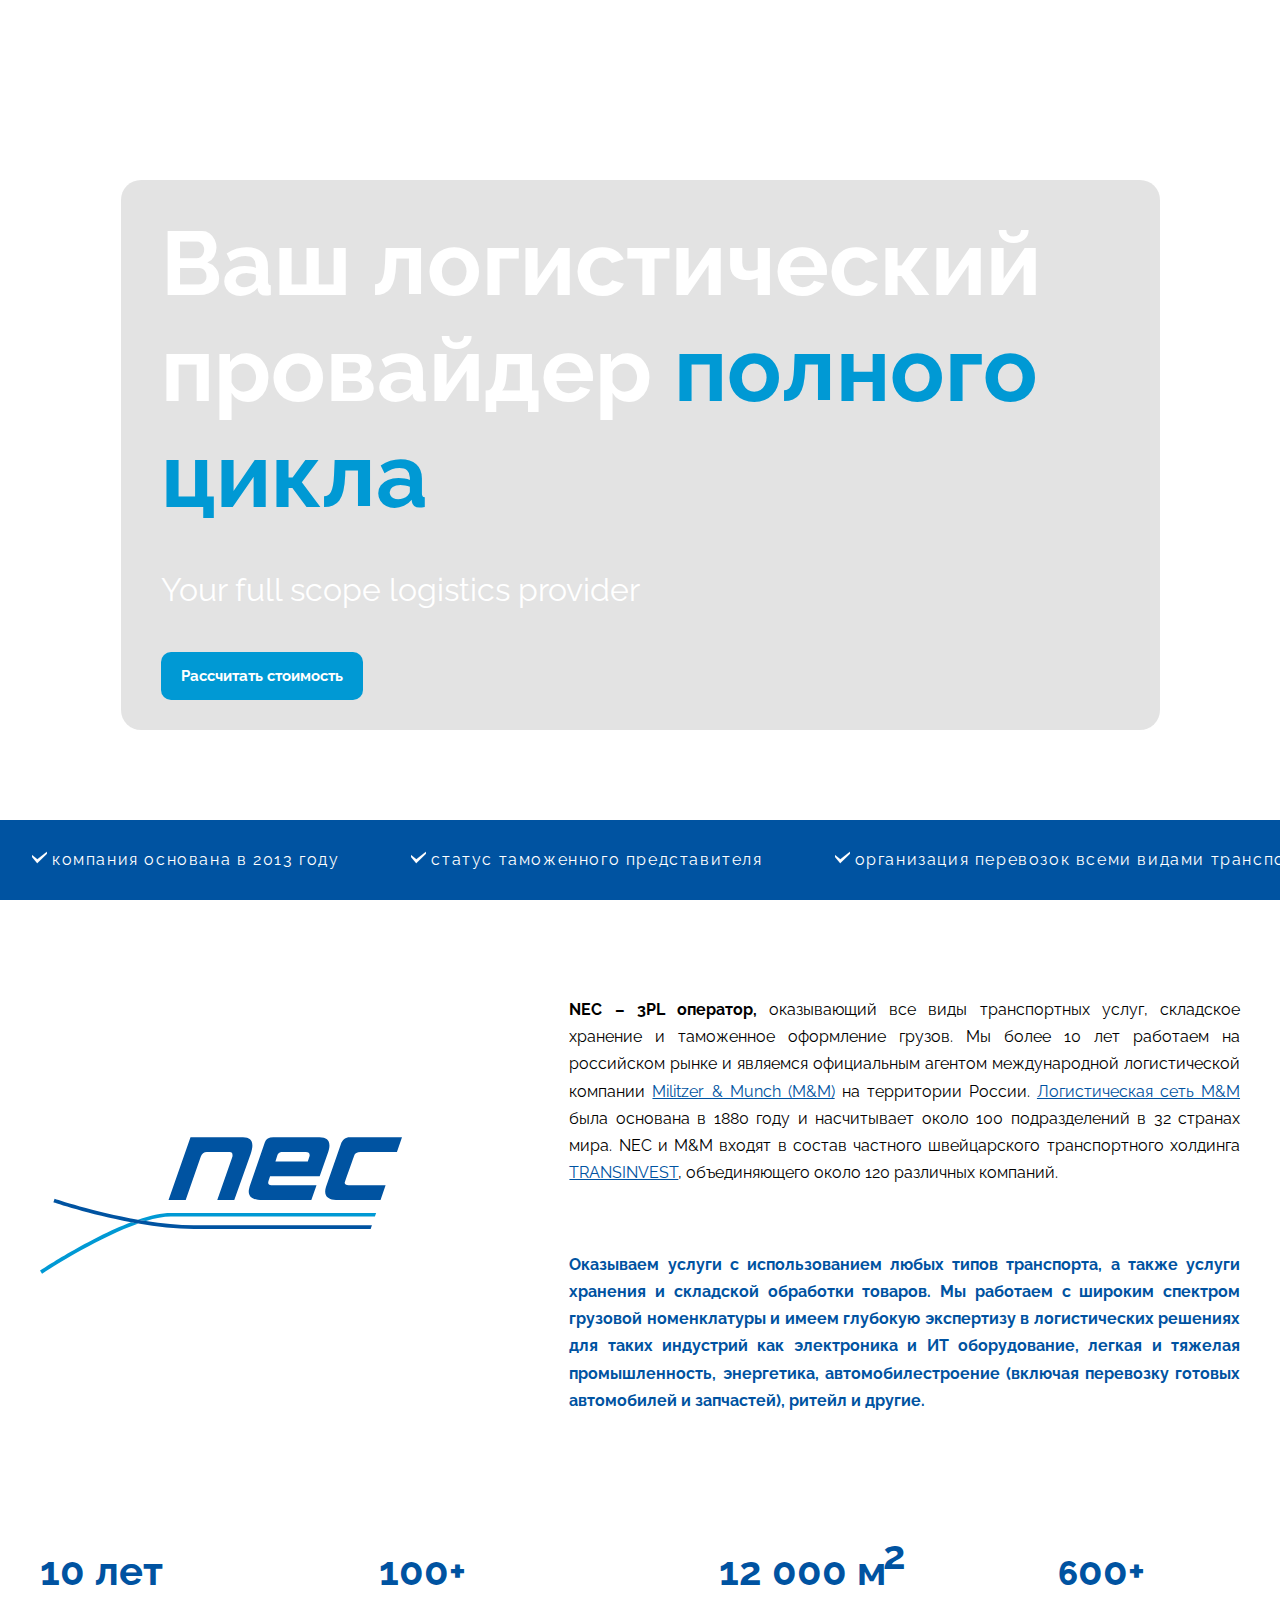
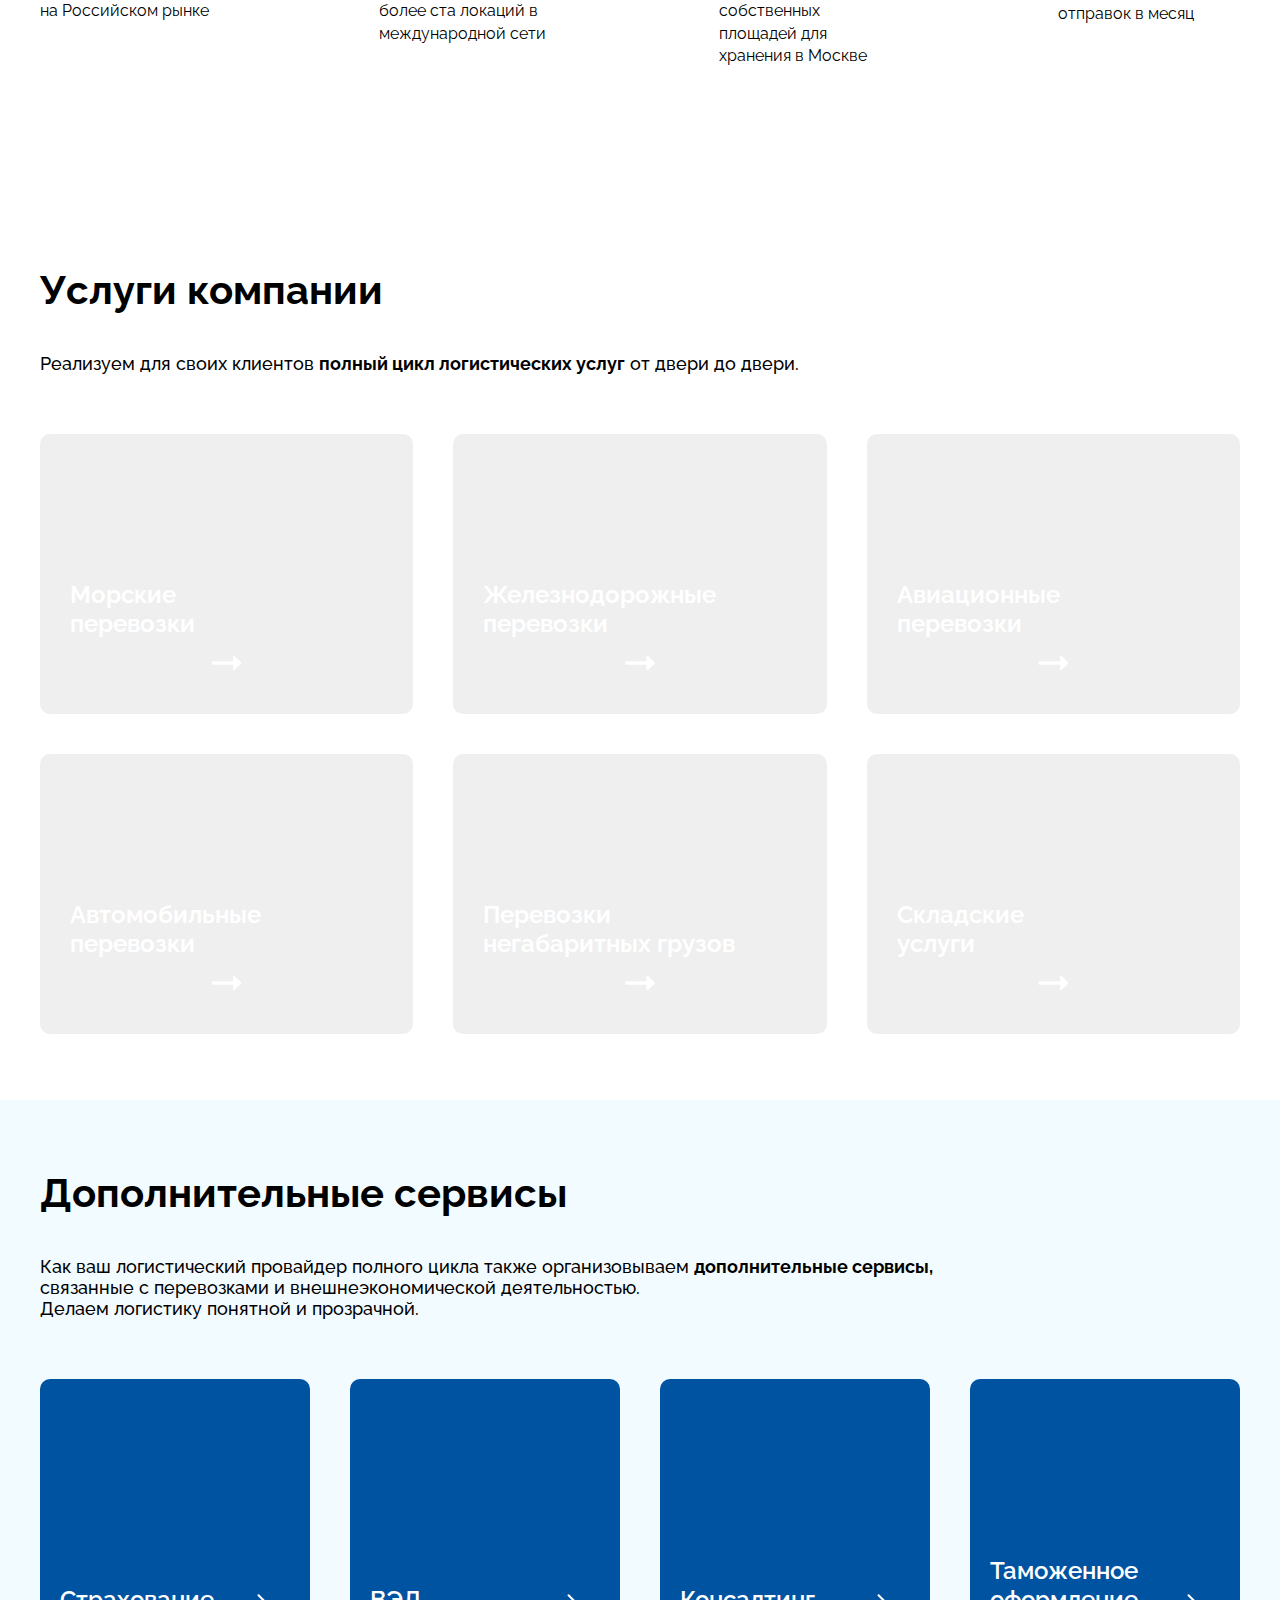
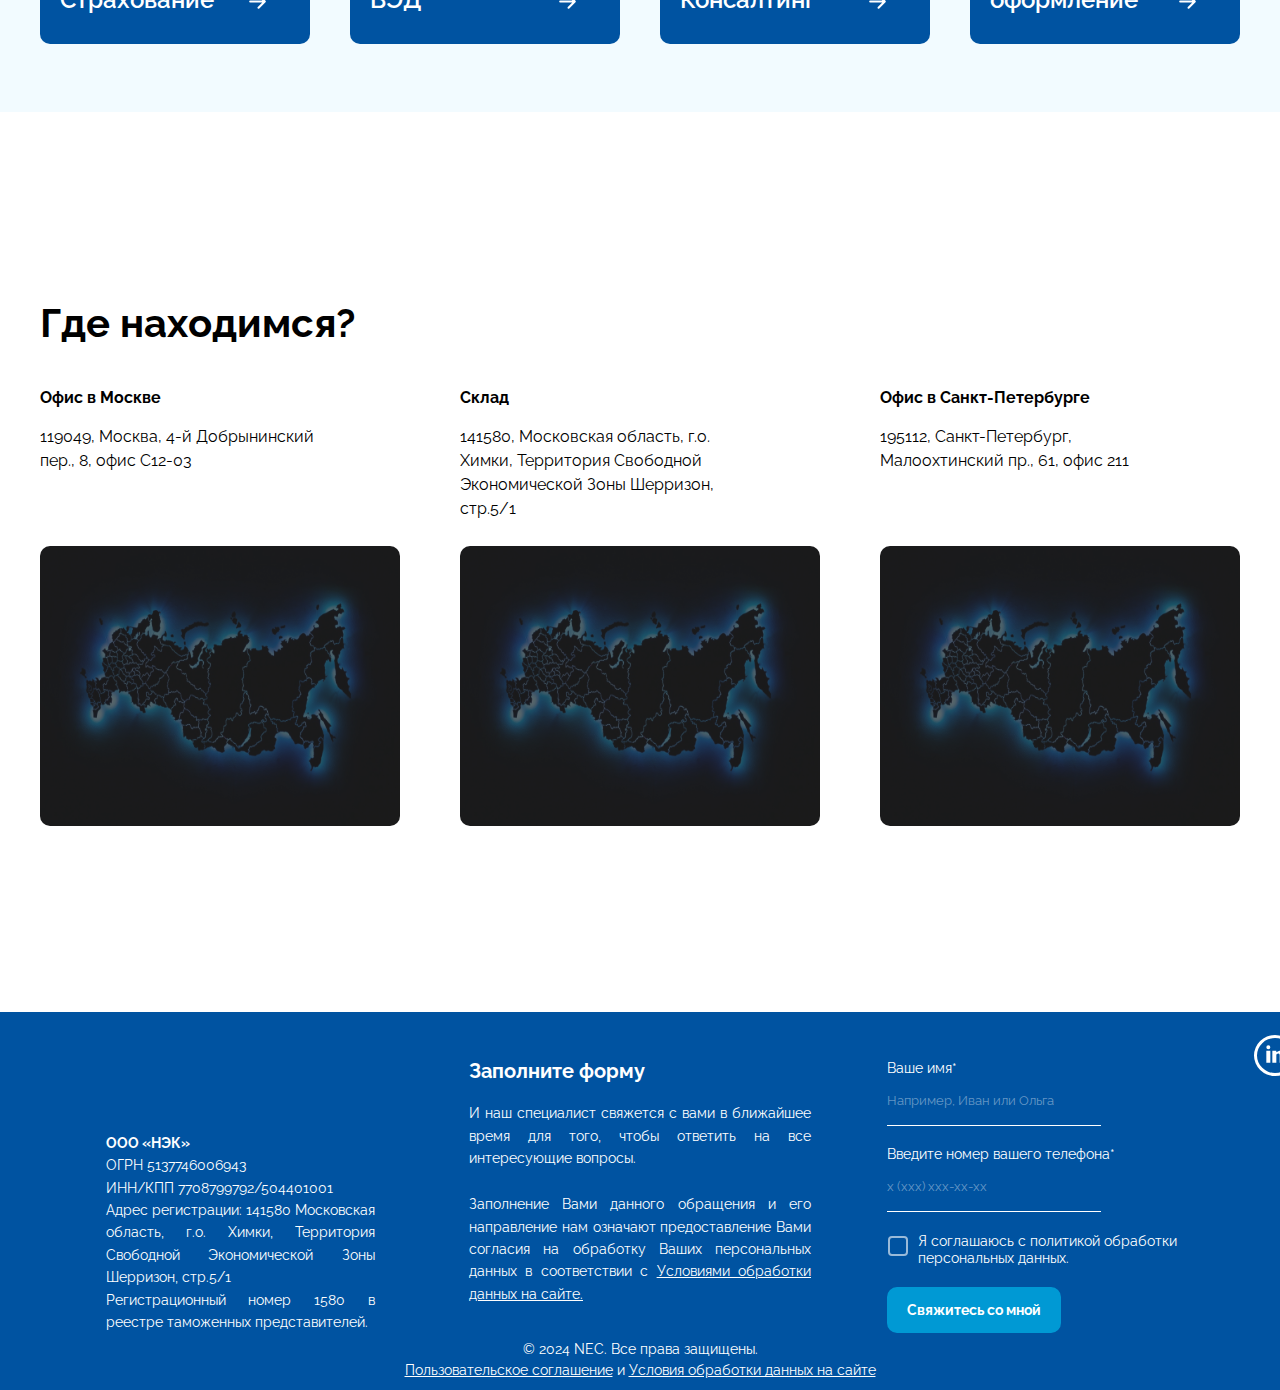
==== commit d0acb724: "add adaptive for 1200-1000px and change some index.html and his styles" ====
--- a/pages/index.html
+++ b/pages/index.html
@@ -6,6 +6,7 @@
     <title>NEC</title>
     <link rel="shortcut icon" href="../img/nec-logo.svg" />
     <link rel="stylesheet" href="../styles.css" />
+    <link rel="stylesheet" href="../adapt-index.css" />
     <link rel="preconnect" href="https://fonts.googleapis.com" />
     <link rel="preconnect" href="https://fonts.gstatic.com" crossorigin />
     <link
@@ -132,13 +133,16 @@
         </div>
         <div class="content__about about" id="about">
           <div class="about__upper upper">
-            <div class="upper__left animationFromLeft"></div>
+            <div class="upper__left animationFromLeft">
+              <!-- <img class="logo-about-svg" src="../img/logo-about.svg" alt="logo"> -->
+            </div>
             <div class="upper__right animationFromRight">
               <p>
                 <span>NEC – 3PL оператор,</span> оказывающий все виды
                 транспортных услуг, складское хранение и таможенное оформление
-                грузов. Мы более 10 лет работаем на российском рынке и являемся
-                официальным агентом международной логистической компании
+                грузов. Мы более 10 лет работаем на российском рынке и
+                являемся официальным агентом международной логистической
+                компании
                 <a href="https://www.mumnet.com/" target="_blank"
                   >Militzer & Munch (M&M)</a
                 >
@@ -149,22 +153,58 @@
                 >
                   Логистическая сеть M&M</a
                 >
-                была основана в 1880 году и насчитывает около 100 подразделений
-                в 32 странах мира. NEC и M&M входят в состав частного
-                швейцарского транспортного холдинга
+                была основана в 1880 году и насчитывает около 100
+                подразделений в 32 странах мира. NEC и M&M входят в состав
+                частного швейцарского транспортного холдинга
                 <a href="https://www.transinvest.ch/home/" target="_blank"
                   >TRANSINVEST</a
                 >, объединяющего около 120 различных компаний.
               </p>
               <p style="color: #0053a1; font-weight: 700">
                 Оказываем услуги с использованием любых типов транспорта, а
-                также услуги хранения и складской обработки товаров. Мы работаем
-                с широким спектром грузовой номенклатуры и имеем глубокую
-                экспертизу в логистических решениях для таких индустрий как
-                электроника и ИТ оборудование, легкая и тяжелая промышленность,
-                энергетика, автомобилестроение (включая перевозку готовых
-                автомобилей и запчастей), ритейл и другие.
-              </p>
+                также услуги хранения и складской обработки товаров. Мы
+                работаем с широким спектром грузовой номенклатуры и имеем
+                глубокую экспертизу в логистических решениях для таких
+                индустрий как электроника и ИТ оборудование, легкая и тяжелая
+                промышленность, энергетика, автомобилестроение (включая
+                перевозку готовых автомобилей и запчастей), ритейл и другие.
+              </p>
+              <!-- <div class="test-grid1">
+                <p>
+                  <span>NEC – 3PL оператор,</span> оказывающий все виды
+                  транспортных услуг, складское хранение и таможенное оформление
+                  грузов. Мы более 10 лет работаем на российском рынке и
+                  являемся официальным агентом международной логистической
+                  компании
+                  <a href="https://www.mumnet.com/" target="_blank"
+                    >Militzer & Munch (M&M)</a
+                  >
+                  на территории России.
+                  <a
+                    href="https://www.mumnet.com/ru/%D0%BC%D0%B5%D1%81%D1%82%D0%B0"
+                    target="_blank"
+                  >
+                    Логистическая сеть M&M</a
+                  >
+                  была основана в 1880 году и насчитывает около 100
+                  подразделений в 32 странах мира. NEC и M&M входят в состав
+                  частного швейцарского транспортного холдинга
+                  <a href="https://www.transinvest.ch/home/" target="_blank"
+                    >TRANSINVEST</a
+                  >, объединяющего около 120 различных компаний.
+                </p>
+              </div>
+              <div class="test-grid2">
+                <p style="color: #0053a1; font-weight: 700">
+                  Оказываем услуги с использованием любых типов транспорта, а
+                  также услуги хранения и складской обработки товаров. Мы
+                  работаем с широким спектром грузовой номенклатуры и имеем
+                  глубокую экспертизу в логистических решениях для таких
+                  индустрий как электроника и ИТ оборудование, легкая и тяжелая
+                  промышленность, энергетика, автомобилестроение (включая
+                  перевозку готовых автомобилей и запчастей), ритейл и другие.
+                </p>
+              </div> -->
             </div>
           </div>
           <div class="about__down down">
@@ -190,10 +230,12 @@
           <div class="services__info info-services">
             <h2>Услуги компании</h2>
             <h3 class="animationFromLeft">
-              Реализуем для своих клиентов
-              <span>полный цикл логистических услуг</span> от двери до двери.
+              <p>
+                Реализуем для своих клиентов
+                <span>полный цикл логистических услуг</span> от двери до двери.
+              </p>
             </h3>
-            <div class="services__set">
+            <div class="services__set set">
               <button class="services__sea-freight set-btn">
                 <p>Морские перевозки</p>
                 <img
@@ -254,14 +296,17 @@
           <div class="additional-services__info info-additional">
             <h2>Дополнительные сервисы</h2>
             <h3 class="animationFromLeft">
-              Как ваш логистический провайдер полного цикла также организовываем
-              <span class="info-additional__emphasis">
-                дополнительные сервисы,
-              </span>
-              связанные с перевозками и внешнеэкономической деятельностью.
-              <span class="info-additional__paragraph">
-                Делаем логистику понятной и прозрачной.
-              </span>
+              <p>
+                Как ваш логистический провайдер полного цикла также
+                организовываем
+                <span class="info-additional__emphasis">
+                  дополнительные сервисы,
+                </span>
+                связанные с перевозками и внешнеэкономической деятельностью.
+                <span class="info-additional__paragraph">
+                  Делаем логистику понятной и прозрачной.
+                </span>
+              </p>
             </h3>
             <div class="info-additional__cards cards">
               <button class="cards__insurance cards-btn">
@@ -302,14 +347,16 @@
         <div class="content__contact contact" id="contact">
           <div class="contact__info info-contact">
             <h2>Где находимся?</h2>
-            <div class="info-contact__addresses addresses ">
+            <div class="info-contact__addresses addresses">
               <div class="addresses__msk address-card animationFromBottom">
                 <h3>
                   <span>Офис в Москве</span>
                   119049, Москва, 4-й Добрынинский пер., 8, офис С12-03
                 </h3>
               </div>
-              <div class="addresses__warehouse address-card animationFromBottom">
+              <div
+                class="addresses__warehouse address-card animationFromBottom"
+              >
                 <h3>
                   <span>Склад</span>
                   141580, Московская область, г.о. Химки, Территория Свободной
@@ -323,7 +370,7 @@
                 </h3>
               </div>
             </div>
-            <div class="info-contact__maps ">
+            <div class="info-contact__maps maps">
               <div class="maps__msk animationFromBottom">
                 <img class="item-map" src="../img/map.jpg" alt="" />
               </div>
@@ -340,23 +387,22 @@
       <footer class="footer">
         <div class="footer__upper upper-footer">
           <div class="upper-footer__left">
-            <p>
-              <img
-                class="logo-footer-svg"
-                src="https://static.tildacdn.com/tild6330-6666-4530-a461-373734626135/logo-wh.svg"
-                alt="logo"
-              />
-              <span class="upper-footer__title-left">ООО «НЭК»</span>
-              <span>ОГРН 5137746006943</span>
-              <span>ИНН/КПП 7708799792/504401001</span>
-              <span>
-                Адрес регистрации: 141580 Московская область, г.о. Химки,
-                Территория Свободной Экономической Зоны Шерризон, стр.5/1
-              </span>
-              <span>
-                Регистрационный номер 1580 в реестре таможенных представителей.
-              </span>
-            </p>
+            <div class="upper-footer__info">
+              <div class="upper-footer__img"></div>
+              <p>
+                <span class="upper-footer__title-left">ООО «НЭК»</span>
+                <span>ОГРН 5137746006943</span>
+                <span>ИНН/КПП 7708799792/504401001</span>
+                <span>
+                  Адрес регистрации: 141580 Московская область, г.о. Химки,
+                  Территория Свободной Экономической Зоны Шерризон, стр.5/1
+                </span>
+                <span>
+                  Регистрационный номер 1580 в реестре таможенных
+                  представителей.
+                </span>
+              </p>
+            </div>
           </div>
           <div class="upper-footer__center">
             <p>
--- a/styles.css
+++ b/styles.css
@@ -7,6 +7,10 @@
   scroll-behavior: smooth;
 }
 
+/* * {
+  outline: 1px solid #f00 !important;
+} */
+
 button {
   cursor: pointer;
 }
@@ -26,13 +30,13 @@
 }
 
 .wrapperBackgroundImage {
+  width: 100%;
+  height: 100vh;
   position: absolute;
   top: 0;
   left: 0;
-  width: 100%;
-  height: 100vh;
   background: url(https://optim.tildacdn.com/tild6464-6234-4565-a164-373837366163/-/format/webp/bg.png)
-    center center/100% no-repeat;
+    center / 100% 130% no-repeat;
   filter: brightness(70%);
   z-index: -1;
 }
@@ -43,6 +47,7 @@
 
 .header {
   width: 80em;
+  max-width: 1039px;
   height: 10vh;
   padding-top: 30px;
   display: flex;
@@ -216,6 +221,9 @@
 
 .content {
   width: 100%;
+  display: flex;
+  flex-direction: column;
+  align-items: center;
 }
 
 .content__info {
@@ -230,6 +238,13 @@
 }
 
 .info__overlay {
+  width: 80em;
+  max-width: 1039px;
+  height: 68%;
+  display: flex;
+  flex-direction: column;
+  justify-content: space-between;
+  align-items: flex-start;
   margin: auto 0;
   background-color: rgba(161, 161, 161, 0.3);
   padding: 30px 40px;
@@ -243,8 +258,6 @@
 }
 
 h2 {
-  margin-top: 50px;
-  padding-right: 553px;
   font-size: 32px;
   font-weight: 400;
 }
@@ -254,8 +267,7 @@
 }
 
 .content__btn {
-  margin-top: 50px;
-  margin-right: 827px;
+  /* margin-top: 50px; */
   padding: 15px 20px;
   border-radius: 10px;
   font-size: 15px;
@@ -309,12 +321,14 @@
   height: 100vh;
   display: flex;
   flex-direction: column;
-  margin: 0 auto;
+  /* margin: 0 auto; */
   line-height: 1.7em;
   padding-top: 6em;
 
   /* 919px */
   /* border: 4px solid red; */
+
+  /* background-color: yellow; */
 }
 
 .about__upper {
@@ -456,7 +470,7 @@
   /* animation: from-left 0.7s forwards; */
 }
 
-.info-services > h3 > span {
+.info-services > h3 > p > span {
   font-weight: 700;
 }
 
@@ -884,13 +898,13 @@
   justify-content: space-between;
   align-items: center;
   margin-top: 3.5em;
+  font-size: 14px;
 }
 
 .footer__upper p {
   width: 269px;
-  font-size: 14px;
   font-weight: 400;
-  line-height: 1.5em;
+  line-height: 1.6em;
   text-align: justify;
 }
 
@@ -908,21 +922,27 @@
   flex: 1 0 auto;
 }
 
-.upper-footer__left > p,
-.upper-footer__center > p {
-  height: 100%;
-  line-height: 1.6em;
+.upper-footer__info {
+  height: 100%;
+}
+
+.upper-footer__img {
+  width: 52.1%;
+  height: 22%;
+  background: url(https://static.tildacdn.com/tild6330-6666-4530-a461-373734626135/logo-wh.svg)
+    center/100% no-repeat;
+}
+
+.upper-footer__left p {
+  width: 269px;
+  height: 78%;
+  display: flex;
+  flex-direction: column;
+  justify-content: flex-end;
 }
 
 .upper-footer__title-left {
-  font-size: 14px;
   font-weight: 700;
-}
-
-.logo-footer-svg {
-  width: 140px;
-  height: 53px;
-  margin-bottom: 15px;
 }
 
 .upper-footer__center {
@@ -947,6 +967,7 @@
 
 .upper-footer__center > p {
   width: 342px;
+  height: 100%;
 }
 
 .upper-footer__center > p > span > a {
@@ -972,9 +993,7 @@
   height: 100%;
   display: flex;
   flex-direction: column;
-  justify-content: flex-end;
   align-items: flex-start;
-  font-size: 14px;
 }
 
 .input-label {
@@ -991,7 +1010,6 @@
   height: 50px;
   display: flex;
   flex-direction: column;
-  font-size: 14px;
   border-bottom: 1px solid #ffff;
   background-color: transparent;
   color: #ffff;
@@ -1054,7 +1072,6 @@
 .checkbox-text {
   width: 285px;
   padding-left: 10px;
-  font-size: 14px;
   line-height: 1.2em;
   cursor: pointer;
 }
--- a/adapt-index.css
+++ b/adapt-index.css
@@ -0,0 +1,451 @@
+@media (max-width: 1200px) {
+  /* @media (max-width: 1230px) { */
+
+  /* * {
+    outline: 1px solid #f00 !important;
+  } */
+
+  .wrapper {
+    width: 1000px;
+
+    /* background-color: #00b7ff; */
+  }
+
+  .wrapperBackgroundImage {
+    width: 100%;
+  }
+
+  /* HEADER */
+  .header {
+    width: 80%;
+    height: 10vh;
+    font-size: 12px;
+
+    /* background-color: black; */
+  }
+
+  .header__left {
+    background: url(./img/logo-header.svg) center left / 100% no-repeat;
+  }
+
+  .right__phone {
+    font-size: 12px;
+  }
+  /* HEADER END*/
+
+  .content {
+    width: 100%;
+    height: 100%;
+    display: flex;
+    flex-direction: column;
+    align-items: center;
+
+    /* background-color: red; */
+    /* border: 10px solid blueviolet; */
+  }
+
+  /* INFO */
+  .content__info {
+    width: 100%;
+    height: 90vh;
+  }
+
+  .info__overlay {
+    width: 80%;
+    height: 60%;
+  }
+
+  .info__overlay > h1 {
+    width: 100%;
+    font-size: 73px;
+  }
+
+  .info__overlay > h2 {
+    margin-top: 0;
+    font-size: 24px;
+    font-weight: 400;
+  }
+
+  .content__btn {
+    margin-top: 0;
+  }
+  /* INFO END*/
+
+  /* ABOUT */
+  .content__about {
+    width: 100%;
+    height: 100vh;
+    display: flex;
+    flex-direction: column;
+    justify-content: center;
+    align-items: center;
+    padding-top: 0;
+
+    /* line-height: 1.6em; */
+
+    /* background-color: yellow; */
+  }
+
+  .about__upper {
+    width: 90%;
+    height: 50%;
+    display: grid;
+    grid-template-columns: 0.6fr 1fr;
+    grid-template-rows: repeat(2, 1fr);
+    column-gap: 50px;
+    row-gap: 30px;
+
+    /* border: 4px solid gray; */
+    /* background-color: white; */
+  }
+
+  .upper__left {
+    width: auto;
+    height: auto;
+    grid-row: span 2;
+    background: url(./img/logo-about.svg) center / 100% no-repeat;
+
+    /* border: 2px solid black; */
+  }
+
+  .logo-about-svg {
+    max-width: 100%;
+  }
+
+  .upper__right {
+    width: auto;
+    height: auto;
+    grid-row: span 2;
+  }
+
+  .upper__right p {
+    width: auto;
+    height: auto;
+    font-size: 16px;
+
+    /* border: 2px solid black; */
+  }
+
+  .about__down {
+    width: 90%;
+    height: 30%;
+
+    /* background-color: aqua; */
+  }
+
+  .title > sup {
+    transform: translate(30%, -70%);
+  }
+
+  /* ABOUT END */
+
+  /* SERVICES START */
+  .content__services {
+    width: 100%;
+    height: 100vh;
+
+    /* background-color: pink; */
+  }
+
+  .services__info {
+    width: 90%;
+    height: 80%;
+    display: flex;
+    flex-direction: column;
+
+    /* border: 4px solid black; */
+  }
+
+  .services__info h2 {
+    height: 10%;
+    display: flex;
+    align-items: center;
+
+    /* background-color: yellow; */
+  }
+
+  .services__info h3 {
+    width: 100%;
+    height: 10%;
+    display: flex;
+    align-items: center;
+    padding-top: 0;
+
+    /* background-color: aqua; */
+  }
+
+  .services__set {
+    width: 100%;
+    height: 80%;
+    display: grid;
+    grid-template-columns: repeat(2, 1fr);
+    grid-template-rows: repeat(3, 1fr);
+    gap: 20px;
+    align-items: stretch;
+    padding-top: 30px;
+
+    /* border: 4px solid red; */
+    /* background-color: navajowhite; */
+  }
+
+  .set-btn {
+    width: auto;
+    height: auto;
+    /* max-width: 360px; */
+    max-height: 280px;
+    margin: 0;
+  }
+
+  .set-btn > p {
+    width: 240px;
+    padding-top: 30px;
+  }
+
+  /* SERVICES END */
+
+  /* ADDITIONAL-SERVICES START */
+  .content__additional-services {
+    width: 100%;
+    height: 100vh;
+
+    /* background-color: yellow; */
+  }
+
+  .additional-services__info {
+    width: 90%;
+    height: 80%;
+    display: flex;
+    flex-direction: column;
+
+    /* border: 4px solid black; */
+  }
+
+  .additional-services__info > h2 {
+    height: 10%;
+    display: flex;
+    align-items: center;
+
+    /* background-color: yellow; */
+  }
+
+  .additional-services__info > h3 {
+    width: 100%;
+    height: 10%;
+    display: flex;
+    align-items: flex-end;
+    padding-top: 0;
+    font-size: 17px;
+    text-align: justify;
+
+    /* background-color: aqua; */
+  }
+
+  .info-additional__cards {
+    width: 100%;
+    height: 80%;
+    display: grid;
+    grid-template-columns: repeat(2, 1fr);
+    grid-template-rows: repeat(2, 1fr);
+    gap: 20px;
+    align-items: stretch;
+
+    /* border: 4px solid red; */
+    /* background-color: navajowhite; */
+  }
+
+  .cards-btn {
+    width: auto;
+    height: auto;
+    /* max-width: 360px; */
+    max-height: 280px;
+    margin: 0;
+  }
+  /* ADDITIONAL-SERVICES END */
+
+  /* CONTACT */
+  .content__contact {
+    width: 100%;
+    height: 66vh;
+
+    /* background-color: green; */
+  }
+
+  .contact__info {
+    width: 90%;
+    height: 80%;
+    display: flex;
+    flex-direction: column;
+
+    /* background-color: blueviolet; */
+  }
+
+  .contact__info h2 {
+    height: 10%;
+    display: flex;
+    align-items: center;
+
+    /* background-color: yellow; */
+  }
+
+  .info-contact__addresses {
+    width: 100%;
+    height: 32%;
+    display: grid;
+    grid-template-columns: repeat(3, 1fr);
+    grid-template-rows: repeat(1, 1fr);
+    gap: 20px;
+    align-items: stretch;
+
+    /* border: 4px solid red; */
+    /* background-color: aqua; */
+  }
+
+  .address-card {
+    width: auto;
+    height: auto;
+    /* max-width: 360px; */
+    max-height: 280px;
+    margin: 0;
+  }
+
+  .address-card h3 {
+    width: 100%;
+    height: 100%;
+    display: flex;
+    flex-direction: column;
+    justify-content: flex-start;
+    align-items: flex-start;
+    padding-top: 30px;
+    font-size: 14px;
+
+    /* background-color: #ffff; */
+  }
+
+  .info-contact__maps {
+    width: 100%;
+    height: 58%;
+    display: grid;
+    grid-template-columns: repeat(3, 1fr);
+    grid-template-rows: repeat(1, 1fr);
+    gap: 20px;
+    align-items: stretch;
+
+    /* border: 4px solid red; */
+    /* background-color: navajowhite; */
+  }
+
+  .maps__msk,
+  .maps__warehouse,
+  .maps__spb {
+    width: auto;
+    height: auto;
+    /* max-width: 360px; */
+    max-height: 280px;
+    margin: 0;
+  }
+
+  /* CONTACT END */
+
+  /* FOOTER */
+  .footer {
+    width: 100%;
+    position: relative;
+    display: flex;
+    justify-content: center;
+    align-items: center;
+  }
+
+  .footer__upper {
+    width: 90%;
+    display: grid;
+    grid-template-columns: repeat(3, 1fr);
+    grid-template-rows: repeat(1, 1fr);
+    gap: 30px;
+    justify-content: stretch;
+    align-items: stretch;
+    font-size: 14px;
+
+    /* border: 4px solid red; */
+    /* background-color: black; */
+  }
+
+  .footer__upper p {
+    width: auto;
+    font-weight: 400;
+  }
+
+  .input-form__btn {
+    font-size: 14px;
+  }
+
+  .footer__bottom {
+    /* background-color: yellow; */
+  }
+
+  .upper-footer__left {
+    width: auto;
+
+    /* border: 2px solid red; */
+    /* background-color: yellow; */
+  }
+
+  .upper-footer__center {
+    width: auto;
+
+    /* border: 2px solid red; */
+    /* background-color: green; */
+  }
+
+  .upper-footer__title-center {
+    width: auto;
+  }
+
+  .upper-footer__right {
+    position: static;
+    width: auto;
+
+    /* border: 2px solid red; */
+    /* background-color: burlywood; */
+  }
+
+  .upper-footer__input {
+    width: auto;
+    height: 100%;
+    display: flex;
+    flex-direction: column;
+    justify-content: space-between;
+    align-items: flex-start;
+  }
+
+  .checkbox {
+    width: 30px;
+  }
+
+  .checkbox-text {
+    width: auto;
+  }
+
+  .upper-footer__linkedin {
+    top: 1.5em;
+    right: 1.5em;
+  }
+  /* FOOTER END */
+}
+
+@media (max-width: 1000px) {
+  .wrapper {
+    width: 768px;
+  }
+}
+
+@media (max-width: 768px) {
+  .wrapper {
+    width: 480px;
+  }
+}
+
+@media (max-width: 480px) {
+  .wrapper {
+    width: 100%;
+  }
+}
